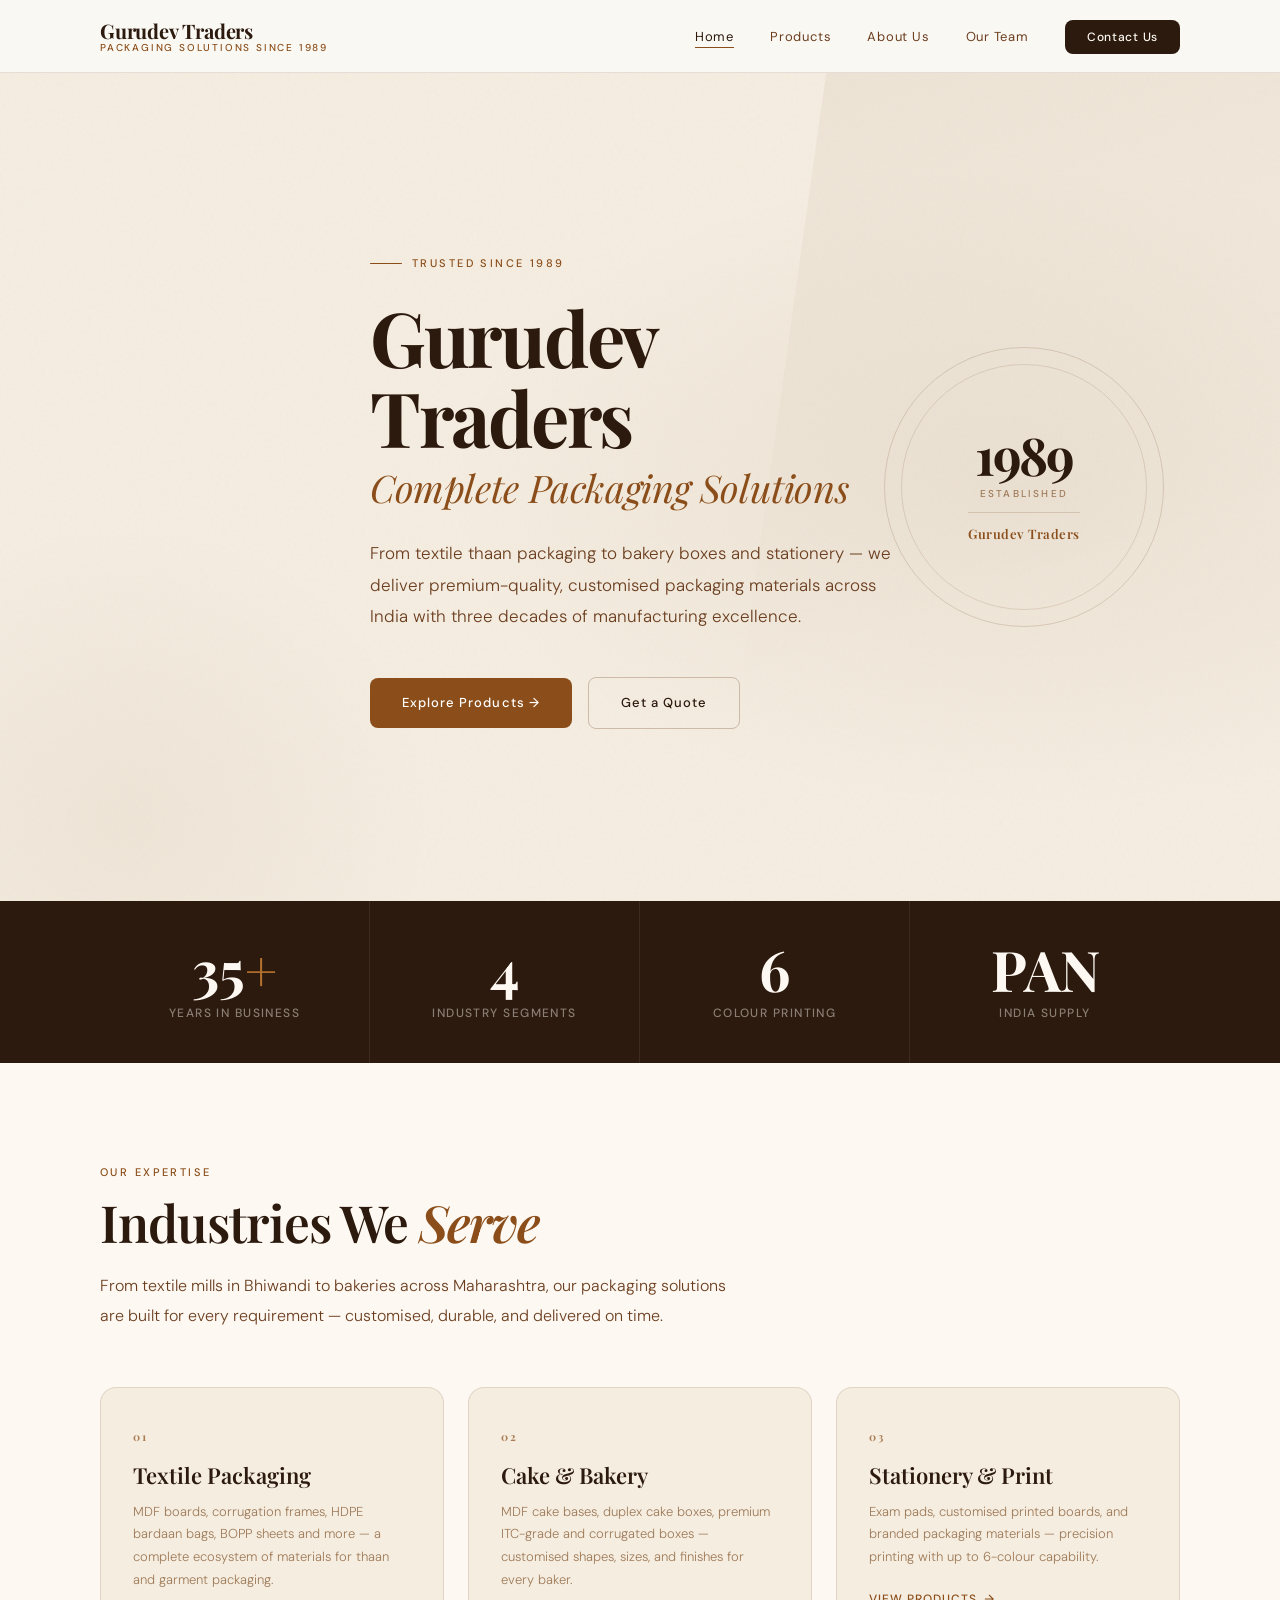
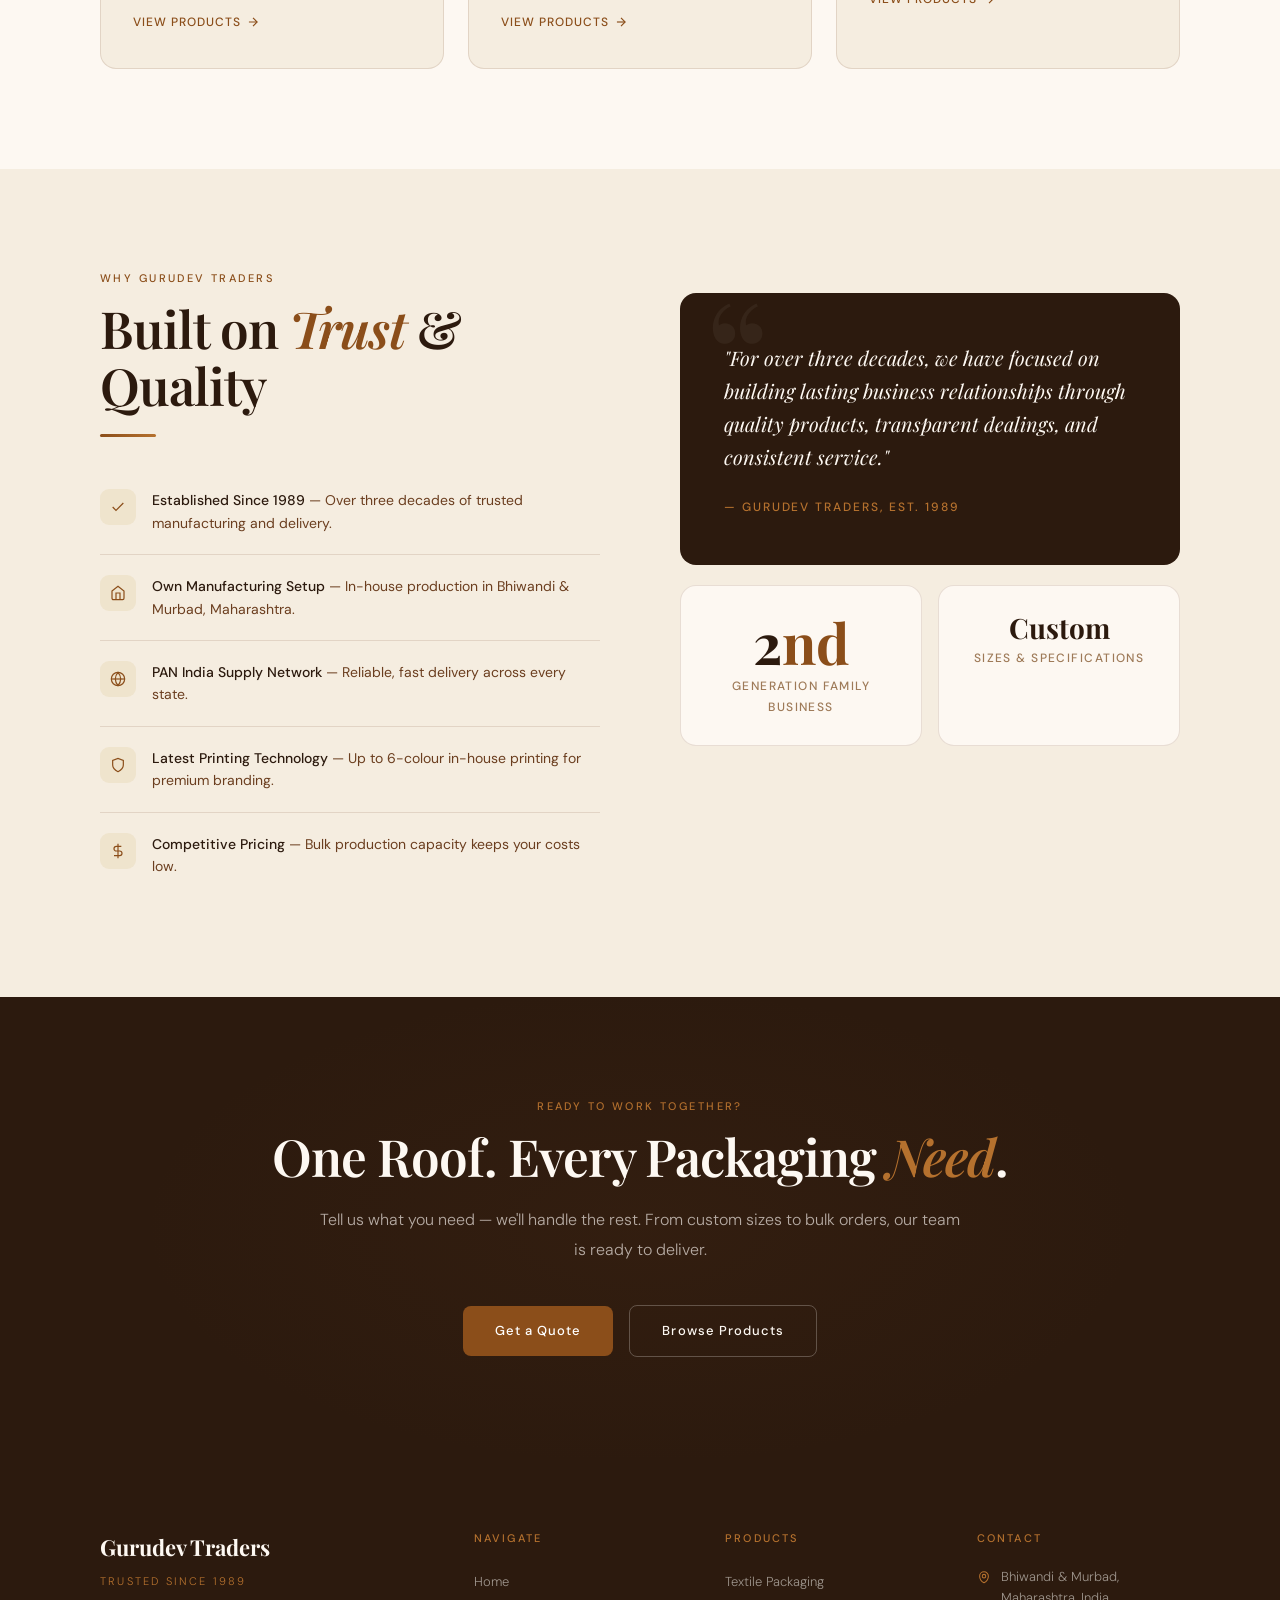
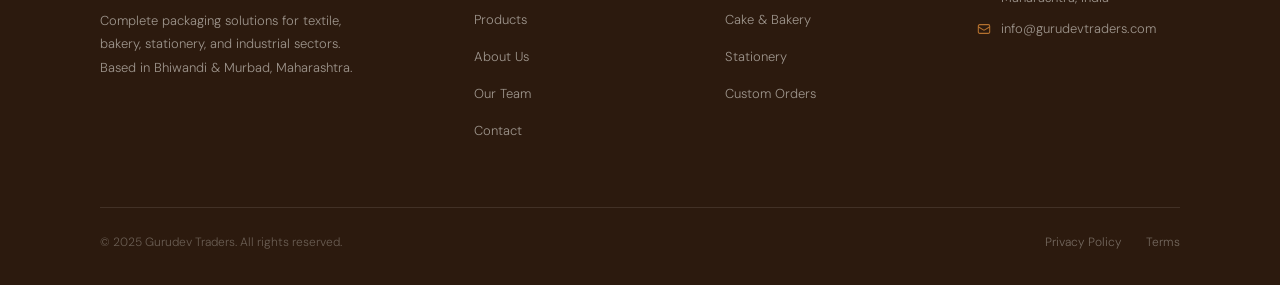
==== index.html @ 035e5dec "first commit" ====
<!DOCTYPE html>
<html lang="en">
<head>
  <meta charset="UTF-8" />
  <meta name="viewport" content="width=device-width, initial-scale=1.0" />
  <title>Gurudev Traders — Complete Packaging Solutions Since 1989</title>
  <link rel="stylesheet" href="css/style.css" />
  <link rel="stylesheet" href="css/home.css" />
</head>
<body>

<!-- ══════════════════════════════════════════════════════════
     NAVIGATION
══════════════════════════════════════════════════════════ -->
<nav class="site-nav">
  <div class="container">
    <div class="nav-inner">
      <a href="index.html" class="nav-logo">
        <span class="nav-logo-name">Gurudev Traders</span>
        <span class="nav-logo-tagline">Packaging Solutions Since 1989</span>
      </a>
      <ul class="nav-links" id="navLinks">
        <li><a href="index.html" class="active">Home</a></li>
        <li><a href="pages/products.html">Products</a></li>
        <li><a href="pages/about.html">About Us</a></li>
        <li><a href="pages/team.html">Our Team</a></li>
        <li><a href="pages/contact.html" class="nav-cta">Contact Us</a></li>
      </ul>
      <div class="nav-toggle" id="navToggle" onclick="toggleNav()">
        <span></span><span></span><span></span>
      </div>
    </div>
  </div>
</nav>


<!-- ══════════════════════════════════════════════════════════
     HERO
══════════════════════════════════════════════════════════ -->
<section class="hero grain">
  <div class="hero-stripe"></div>
  <div class="container">
    <div class="hero-content">
      <p class="hero-since animate-up">Trusted Since 1989</p>
      <h1 class="hero-title animate-up delay-1">Gurudev<br>Traders</h1>
      <p class="hero-title-sub animate-up delay-2">Complete Packaging Solutions</p>
      <p class="hero-desc animate-up delay-3">
        From textile thaan packaging to bakery boxes and stationery — we deliver
        premium-quality, customised packaging materials across India with three
        decades of manufacturing excellence.
      </p>
      <div class="hero-actions animate-up delay-4">
        <a href="pages/products.html" class="btn btn-primary">Explore Products &rarr;</a>
        <a href="pages/contact.html" class="btn btn-outline">Get a Quote</a>
      </div>
    </div>
  </div>
  <!-- Decorative badge -->
  <div class="hero-side">
    <div class="hero-badge">
      <div class="hero-badge-inner">
        <div class="hero-badge-year">1989</div>
        <div class="hero-badge-label">Established</div>
        <div class="hero-badge-name">Gurudev Traders</div>
      </div>
    </div>
  </div>
</section>


<!-- ══════════════════════════════════════════════════════════
     STATS BAR
══════════════════════════════════════════════════════════ -->
<div class="stats-bar">
  <div class="container">
    <div class="stats-inner">
      <div class="stat-cell">
        <div class="stat-num">35<em>+</em></div>
        <div class="stat-label">Years in Business</div>
      </div>
      <div class="stat-cell">
        <div class="stat-num">4</div>
        <div class="stat-label">Industry Segments</div>
      </div>
      <div class="stat-cell">
        <div class="stat-num">6</div>
        <div class="stat-label">Colour Printing</div>
      </div>
      <div class="stat-cell">
        <div class="stat-num">PAN</div>
        <div class="stat-label">India Supply</div>
      </div>
    </div>
  </div>
</div>


<!-- ══════════════════════════════════════════════════════════
     INDUSTRIES WE SERVE
══════════════════════════════════════════════════════════ -->
<section class="section industries-section">
  <div class="container">
    <p class="eyebrow">Our Expertise</p>
    <h2 class="section-title">Industries We <em>Serve</em></h2>
    <p class="section-body">
      From textile mills in Bhiwandi to bakeries across Maharashtra, our packaging
      solutions are built for every requirement — customised, durable, and delivered on time.
    </p>

    <div class="industries-grid">

      <!-- Textile -->
      <div class="industry-card">
        <div class="industry-num">01</div>
        <div class="industry-name">Textile Packaging</div>
        <div class="industry-desc">
          MDF boards, corrugation frames, HDPE bardaan bags, BOPP sheets and more —
          a complete ecosystem of materials for thaan and garment packaging.
        </div>
        <a href="pages/products.html" class="industry-link">
          View Products
          <svg width="14" height="14" fill="none" stroke="currentColor" stroke-width="2" viewBox="0 0 24 24"><line x1="5" y1="12" x2="19" y2="12"/><polyline points="12 5 19 12 12 19"/></svg>
        </a>
      </div>

      <!-- Bakery -->
      <div class="industry-card">
        <div class="industry-num">02</div>
        <div class="industry-name">Cake &amp; Bakery</div>
        <div class="industry-desc">
          MDF cake bases, duplex cake boxes, premium ITC-grade and corrugated boxes —
          customised shapes, sizes, and finishes for every baker.
        </div>
        <a href="pages/products.html" class="industry-link">
          View Products
          <svg width="14" height="14" fill="none" stroke="currentColor" stroke-width="2" viewBox="0 0 24 24"><line x1="5" y1="12" x2="19" y2="12"/><polyline points="12 5 19 12 12 19"/></svg>
        </a>
      </div>

      <!-- Stationery -->
      <div class="industry-card">
        <div class="industry-num">03</div>
        <div class="industry-name">Stationery &amp; Print</div>
        <div class="industry-desc">
          Exam pads, customised printed boards, and branded packaging materials —
          precision printing with up to 6-colour capability.
        </div>
        <a href="pages/products.html" class="industry-link">
          View Products
          <svg width="14" height="14" fill="none" stroke="currentColor" stroke-width="2" viewBox="0 0 24 24"><line x1="5" y1="12" x2="19" y2="12"/><polyline points="12 5 19 12 12 19"/></svg>
        </a>
      </div>

    </div>
  </div>
</section>


<!-- ══════════════════════════════════════════════════════════
     WHY CHOOSE US
══════════════════════════════════════════════════════════ -->
<section class="section why-section">
  <div class="container">
    <div class="why-layout">

      <div class="why-left">
        <p class="eyebrow">Why Gurudev Traders</p>
        <h2 class="section-title">Built on <em>Trust</em> &amp; Quality</h2>
        <hr class="gold-rule">
        <div class="why-list">
          <div class="why-item">
            <div class="why-icon">
              <svg fill="none" stroke="currentColor" stroke-width="1.8" viewBox="0 0 24 24"><polyline points="20 6 9 17 4 12"/></svg>
            </div>
            <div class="why-text"><strong>Established Since 1989</strong> — Over three decades of trusted manufacturing and delivery.</div>
          </div>
          <div class="why-item">
            <div class="why-icon">
              <svg fill="none" stroke="currentColor" stroke-width="1.8" viewBox="0 0 24 24"><path d="M3 9l9-7 9 7v11a2 2 0 0 1-2 2H5a2 2 0 0 1-2-2z"/><polyline points="9 22 9 12 15 12 15 22"/></svg>
            </div>
            <div class="why-text"><strong>Own Manufacturing Setup</strong> — In-house production in Bhiwandi &amp; Murbad, Maharashtra.</div>
          </div>
          <div class="why-item">
            <div class="why-icon">
              <svg fill="none" stroke="currentColor" stroke-width="1.8" viewBox="0 0 24 24"><circle cx="12" cy="12" r="10"/><line x1="2" y1="12" x2="22" y2="12"/><path d="M12 2a15.3 15.3 0 0 1 4 10 15.3 15.3 0 0 1-4 10 15.3 15.3 0 0 1-4-10 15.3 15.3 0 0 1 4-10z"/></svg>
            </div>
            <div class="why-text"><strong>PAN India Supply Network</strong> — Reliable, fast delivery across every state.</div>
          </div>
          <div class="why-item">
            <div class="why-icon">
              <svg fill="none" stroke="currentColor" stroke-width="1.8" viewBox="0 0 24 24"><path d="M12 22s8-4 8-10V5l-8-3-8 3v7c0 6 8 10 8 10z"/></svg>
            </div>
            <div class="why-text"><strong>Latest Printing Technology</strong> — Up to 6-colour in-house printing for premium branding.</div>
          </div>
          <div class="why-item">
            <div class="why-icon">
              <svg fill="none" stroke="currentColor" stroke-width="1.8" viewBox="0 0 24 24"><line x1="12" y1="1" x2="12" y2="23"/><path d="M17 5H9.5a3.5 3.5 0 0 0 0 7h5a3.5 3.5 0 0 1 0 7H6"/></svg>
            </div>
            <div class="why-text"><strong>Competitive Pricing</strong> — Bulk production capacity keeps your costs low.</div>
          </div>
        </div>
      </div>

      <div class="why-right">
        <div class="why-quote-block">
          <p class="why-quote-text">
            "For over three decades, we have focused on building lasting business relationships
            through quality products, transparent dealings, and consistent service."
          </p>
          <p class="why-quote-author">— Gurudev Traders, Est. 1989</p>
        </div>
        <div style="display:grid;grid-template-columns:1fr 1fr;gap:16px;margin-top:20px;">
          <div class="card" style="text-align:center;padding:28px 20px;">
            <div class="stat-num">2<em>nd</em></div>
            <div class="stat-label">Generation Family Business</div>
          </div>
          <div class="card" style="text-align:center;padding:28px 20px;">
            <div class="stat-num" style="font-size:28px;">Custom</div>
            <div class="stat-label">Sizes &amp; Specifications</div>
          </div>
        </div>
      </div>

    </div>
  </div>
</section>


<!-- ══════════════════════════════════════════════════════════
     CTA
══════════════════════════════════════════════════════════ -->
<section class="section cta-section">
  <div class="container">
    <p class="eyebrow" style="color:var(--gold-light);">Ready to Work Together?</p>
    <h2 class="section-title">One Roof. Every Packaging <em>Need</em>.</h2>
    <p class="section-body">
      Tell us what you need — we'll handle the rest. From custom sizes to bulk orders,
      our team is ready to deliver.
    </p>
    <div class="cta-buttons">
      <a href="pages/contact.html" class="btn btn-primary">Get a Quote</a>
      <a href="pages/products.html" class="btn btn-outline" style="border-color:rgba(250,248,243,0.25);color:var(--ivory);">Browse Products</a>
    </div>
  </div>
</section>


<!-- ══════════════════════════════════════════════════════════
     FOOTER
══════════════════════════════════════════════════════════ -->
<footer class="site-footer">
  <div class="container">
    <div class="footer-grid">

      <div>
        <div class="footer-brand-name">Gurudev Traders</div>
        <div class="footer-brand-tag">Trusted Since 1989</div>
        <p class="footer-brand-desc">
          Complete packaging solutions for textile, bakery, stationery, and industrial
          sectors. Based in Bhiwandi &amp; Murbad, Maharashtra.
        </p>
      </div>

      <div>
        <p class="footer-heading">Navigate</p>
        <ul class="footer-links">
          <li><a href="index.html">Home</a></li>
          <li><a href="pages/products.html">Products</a></li>
          <li><a href="pages/about.html">About Us</a></li>
        <li><a href="pages/team.html">Our Team</a></li>
          <li><a href="pages/contact.html">Contact</a></li>
        </ul>
      </div>

      <div>
        <p class="footer-heading">Products</p>
        <ul class="footer-links">
          <li><a href="pages/products.html">Textile Packaging</a></li>
          <li><a href="pages/products.html">Cake &amp; Bakery</a></li>
          <li><a href="pages/products.html">Stationery</a></li>
          <li><a href="pages/products.html">Custom Orders</a></li>
        </ul>
      </div>

      <div>
        <p class="footer-heading">Contact</p>
        <div class="footer-contact-item">
          <svg fill="none" stroke="currentColor" stroke-width="1.8" viewBox="0 0 24 24"><path stroke-linecap="round" stroke-linejoin="round" d="M15 10.5a3 3 0 1 1-6 0 3 3 0 0 1 6 0Z"/><path stroke-linecap="round" stroke-linejoin="round" d="M19.5 10.5c0 7.142-7.5 11.25-7.5 11.25S4.5 17.642 4.5 10.5a7.5 7.5 0 1 1 15 0Z"/></svg>
          Bhiwandi &amp; Murbad, Maharashtra, India
        </div>
        <div class="footer-contact-item">
          <svg fill="none" stroke="currentColor" stroke-width="1.8" viewBox="0 0 24 24"><path stroke-linecap="round" stroke-linejoin="round" d="M21.75 6.75v10.5a2.25 2.25 0 0 1-2.25 2.25h-15a2.25 2.25 0 0 1-2.25-2.25V6.75m19.5 0A2.25 2.25 0 0 0 19.5 4.5h-15a2.25 2.25 0 0 0-2.25 2.25m19.5 0v.243a2.25 2.25 0 0 1-1.07 1.916l-7.5 4.615a2.25 2.25 0 0 1-2.36 0L3.32 8.91a2.25 2.25 0 0 1-1.07-1.916V6.75"/></svg>
          info@gurudevtraders.com
        </div>
      </div>

    </div>

    <hr class="footer-divider" />

    <div class="footer-bottom">
      <span>&copy; 2025 Gurudev Traders. All rights reserved.</span>
      <div class="footer-bottom-links">
        <a href="#">Privacy Policy</a>
        <a href="#">Terms</a>
      </div>
    </div>
  </div>
</footer>


<script>
  function toggleNav() {
    document.getElementById('navLinks').classList.toggle('open');
  }
  // Animate on scroll
  const obs = new IntersectionObserver((entries) => {
    entries.forEach(e => {
      if (e.isIntersecting) {
        e.target.style.animationPlayState = 'running';
        obs.unobserve(e.target);
      }
    });
  }, { threshold: 0.12 });
  document.querySelectorAll('.animate-up').forEach(el => {
    el.style.animationPlayState = 'paused';
    obs.observe(el);
  });
</script>

</body>
</html>
---- css/style.css ----
/* ============================================================
   GURUDEV TRADERS — Main Stylesheet
   css/style.css
   ============================================================ */

@import url('https://fonts.googleapis.com/css2?family=Playfair+Display:ital,wght@0,400;0,600;0,700;1,400;1,600&family=DM+Sans:wght@300;400;500&family=Cormorant+Garamond:wght@300;400;600&display=swap');

/* ── Reset ───────────────────────────────────────────────────────── */
*, *::before, *::after { box-sizing: border-box; margin: 0; padding: 0; }
html { scroll-behavior: smooth; }
img  { display: block; max-width: 100%; }
a    { text-decoration: none; color: inherit; }

/* ── Design Tokens ───────────────────────────────────────────────── */
:root {
  /* Backgrounds — warm cream spectrum */
  --ivory:      #FDF8F2;
  --cream:      #F5EDE0;
  --tan:        #E8D9C4;

  /* Dark surfaces — rich espresso browns */
  --warm-dark:  #2C1A0E;
  --charcoal:   #3D2510;
  --brown:      #6B3E1F;

  /* Primary accent — warm amber-brown */
  --gold:       #8B4E1A;
  --gold-light: #B5712E;

  /* Supporting accents */
  --rust:       #C0440F;
  --sage:       #5A6E4A;

  /* Text */
  --text:       #2C1A0E;
  --text-mid:   #6B3E1F;
  --text-soft:  #9E7A58;

  /* Borders */
  --border:     rgba(107,62,31,0.14);
  --border-hi:  rgba(107,62,31,0.28);

  --font-display: 'Playfair Display', Georgia, serif;
  --font-body:    'DM Sans', sans-serif;
  --font-accent:  'Cormorant Garamond', Georgia, serif;

  --radius:    8px;
  --radius-lg: 16px;
  --shadow-sm: 0 2px 8px rgba(44,26,14,0.08);
  --shadow-md: 0 8px 32px rgba(44,26,14,0.13);
  --shadow-lg: 0 20px 60px rgba(44,26,14,0.18);
  --transition: 0.32s cubic-bezier(0.4, 0, 0.2, 1);
}

/* ── Base ────────────────────────────────────────────────────────── */
body {
  background: var(--ivory);
  color: var(--text);
  font-family: var(--font-body);
  font-weight: 300;
  font-size: 16px;
  line-height: 1.7;
  -webkit-font-smoothing: antialiased;
}

/* ── Shared Utilities ────────────────────────────────────────────── */
.container {
  max-width: 1160px;
  margin: 0 auto;
  padding: 0 40px;
}

.section { padding: 100px 0; }
.section-sm { padding: 64px 0; }

.eyebrow {
  font-family: var(--font-body);
  font-size: 11px;
  font-weight: 500;
  letter-spacing: 0.22em;
  text-transform: uppercase;
  color: var(--gold);
  margin-bottom: 12px;
}

.section-title {
  font-family: var(--font-display);
  font-size: clamp(32px, 4vw, 52px);
  font-weight: 600;
  line-height: 1.12;
  letter-spacing: -0.02em;
  color: var(--warm-dark);
  margin-bottom: 20px;
}

.section-title em {
  font-style: italic;
  color: var(--gold);
}

.section-body {
  font-size: 16px;
  color: var(--text-mid);
  line-height: 1.85;
  max-width: 640px;
}

.gold-rule {
  width: 56px;
  height: 3px;
  background: linear-gradient(90deg, var(--gold), var(--gold-light));
  border: none;
  margin: 0 0 32px;
  border-radius: 99px;
}

/* ── Buttons ─────────────────────────────────────────────────────── */
.btn {
  display: inline-flex;
  align-items: center;
  gap: 8px;
  font-family: var(--font-body);
  font-size: 13px;
  font-weight: 500;
  letter-spacing: 0.08em;
  padding: 14px 32px;
  border-radius: var(--radius);
  border: none;
  cursor: pointer;
  transition: var(--transition);
  white-space: nowrap;
}

.btn-primary {
  background: var(--gold);
  color: #fff;
}
.btn-primary:hover {
  background: var(--gold-light);
  box-shadow: 0 4px 20px rgba(184,145,42,0.35);
  transform: translateY(-1px);
}

.btn-outline {
  background: transparent;
  color: var(--warm-dark);
  border: 1.5px solid var(--border-hi);
}
.btn-outline:hover {
  border-color: var(--gold);
  color: var(--gold);
}

/* ── Decorative grain overlay ────────────────────────────────────── */
.grain {
  position: relative;
}
.grain::after {
  content: '';
  position: absolute;
  inset: 0;
  background-image: url("data:image/svg+xml,%3Csvg viewBox='0 0 256 256' xmlns='http://www.w3.org/2000/svg'%3E%3Cfilter id='noise'%3E%3CfeTurbulence type='fractalNoise' baseFrequency='0.9' numOctaves='4' stitchTiles='stitch'/%3E%3C/filter%3E%3Crect width='100%25' height='100%25' filter='url(%23noise)' opacity='0.04'/%3E%3C/svg%3E");
  pointer-events: none;
  z-index: 0;
  border-radius: inherit;
}

/* ============================================================
   NAVIGATION / HEADER
   ============================================================ */
.site-nav {
  position: sticky;
  top: 0;
  z-index: 100;
  background: rgba(250,248,243,0.92);
  backdrop-filter: blur(16px);
  -webkit-backdrop-filter: blur(16px);
  border-bottom: 1px solid var(--border);
}

.nav-inner {
  display: flex;
  align-items: center;
  justify-content: space-between;
  height: 72px;
}

/* Logo */
.nav-logo {
  display: flex;
  flex-direction: column;
  line-height: 1.1;
}

.nav-logo-name {
  font-family: var(--font-display);
  font-size: 20px;
  font-weight: 700;
  letter-spacing: -0.01em;
  color: var(--warm-dark);
}

.nav-logo-tagline {
  font-size: 10px;
  letter-spacing: 0.18em;
  text-transform: uppercase;
  color: var(--gold);
  font-weight: 500;
}

/* Nav links */
.nav-links {
  display: flex;
  align-items: center;
  gap: 36px;
  list-style: none;
}

.nav-links a {
  font-size: 13px;
  font-weight: 400;
  letter-spacing: 0.06em;
  color: var(--text-mid);
  position: relative;
  transition: color var(--transition);
}

.nav-links a::after {
  content: '';
  position: absolute;
  bottom: -3px;
  left: 0;
  width: 0;
  height: 1.5px;
  background: var(--gold);
  transition: width var(--transition);
}

.nav-links a:hover,
.nav-links a.active {
  color: var(--warm-dark);
}

.nav-links a:hover::after,
.nav-links a.active::after {
  width: 100%;
}

.nav-cta {
  background: var(--warm-dark);
  color: var(--ivory) !important;
  padding: 9px 22px;
  border-radius: var(--radius);
  font-size: 12px !important;
  font-weight: 500 !important;
  letter-spacing: 0.08em;
  transition: background var(--transition), transform var(--transition) !important;
}

.nav-cta:hover {
  background: var(--gold) !important;
}

.nav-cta::after { display: none !important; }

/* Hamburger (mobile) */
.nav-toggle {
  display: none;
  flex-direction: column;
  gap: 5px;
  cursor: pointer;
  padding: 4px;
}

.nav-toggle span {
  display: block;
  width: 24px;
  height: 2px;
  background: var(--warm-dark);
  border-radius: 2px;
  transition: var(--transition);
}

/* ============================================================
   FOOTER
   ============================================================ */
.site-footer {
  background: var(--warm-dark);
  color: rgba(250,248,243,0.7);
  padding: 72px 0 32px;
}

.footer-grid {
  display: grid;
  grid-template-columns: 1.6fr 1fr 1fr 1fr;
  gap: 48px;
  margin-bottom: 64px;
}

.footer-brand-name {
  font-family: var(--font-display);
  font-size: 22px;
  font-weight: 700;
  color: var(--ivory);
  margin-bottom: 6px;
}

.footer-brand-tag {
  font-size: 11px;
  letter-spacing: 0.2em;
  text-transform: uppercase;
  color: var(--gold-light);
  margin-bottom: 18px;
}

.footer-brand-desc {
  font-size: 13px;
  line-height: 1.8;
  color: rgba(250,248,243,0.55);
  max-width: 280px;
}

.footer-heading {
  font-size: 11px;
  font-weight: 500;
  letter-spacing: 0.2em;
  text-transform: uppercase;
  color: var(--gold-light);
  margin-bottom: 20px;
}

.footer-links {
  list-style: none;
  display: flex;
  flex-direction: column;
  gap: 10px;
}

.footer-links a {
  font-size: 13px;
  color: rgba(250,248,243,0.55);
  transition: color var(--transition);
}

.footer-links a:hover { color: var(--gold-light); }

.footer-contact-item {
  display: flex;
  align-items: flex-start;
  gap: 10px;
  font-size: 13px;
  color: rgba(250,248,243,0.55);
  margin-bottom: 10px;
  line-height: 1.6;
}

.footer-contact-item svg {
  flex-shrink: 0;
  width: 14px;
  height: 14px;
  margin-top: 3px;
  color: var(--gold-light);
}

.footer-divider {
  border: none;
  border-top: 1px solid rgba(250,248,243,0.1);
  margin-bottom: 24px;
}

.footer-bottom {
  display: flex;
  align-items: center;
  justify-content: space-between;
  font-size: 12px;
  color: rgba(250,248,243,0.3);
}

.footer-bottom-links {
  display: flex;
  gap: 24px;
}

.footer-bottom-links a {
  color: rgba(250,248,243,0.35);
  font-size: 12px;
  transition: color var(--transition);
}

.footer-bottom-links a:hover { color: var(--gold-light); }

/* ============================================================
   CARDS
   ============================================================ */
.card {
  background: var(--ivory);
  border: 1px solid var(--border);
  border-radius: var(--radius-lg);
  padding: 36px 32px;
  transition: box-shadow var(--transition), transform var(--transition), border-color var(--transition);
}

.card:hover {
  box-shadow: var(--shadow-md);
  transform: translateY(-4px);
  border-color: rgba(184,145,42,0.3);
}

.card-icon {
  width: 52px;
  height: 52px;
  border-radius: 12px;
  background: linear-gradient(135deg, rgba(184,145,42,0.12), rgba(184,145,42,0.06));
  display: flex;
  align-items: center;
  justify-content: center;
  margin-bottom: 20px;
  color: var(--gold);
}

.card-icon svg { width: 24px; height: 24px; }

.card-title {
  font-family: var(--font-display);
  font-size: 18px;
  font-weight: 600;
  color: var(--warm-dark);
  margin-bottom: 10px;
  line-height: 1.3;
}

.card-body {
  font-size: 14px;
  color: var(--text-soft);
  line-height: 1.75;
}

/* ── Tag / Badge ─────────────────────────────────────────────────── */
.tag {
  display: inline-block;
  font-size: 10px;
  font-weight: 500;
  letter-spacing: 0.14em;
  text-transform: uppercase;
  padding: 4px 12px;
  border-radius: 99px;
  background: rgba(184,145,42,0.1);
  color: var(--gold);
  border: 1px solid rgba(184,145,42,0.25);
}

/* ── Product list item ───────────────────────────────────────────── */
.product-item {
  display: flex;
  align-items: flex-start;
  gap: 14px;
  padding: 14px 0;
  border-bottom: 1px solid var(--border);
}

.product-item:last-child { border-bottom: none; }

.product-bullet {
  width: 6px;
  height: 6px;
  border-radius: 50%;
  background: var(--gold);
  flex-shrink: 0;
  margin-top: 8px;
}

.product-item-text {
  font-size: 14px;
  color: var(--text-mid);
  line-height: 1.6;
}

/* ── Stat block ──────────────────────────────────────────────────── */
.stat-num {
  font-family: var(--font-display);
  font-size: clamp(38px, 5vw, 56px);
  font-weight: 700;
  color: var(--warm-dark);
  line-height: 1;
  margin-bottom: 6px;
}

.stat-num em {
  font-style: normal;
  color: var(--gold);
}

.stat-label {
  font-size: 12px;
  font-weight: 500;
  letter-spacing: 0.12em;
  text-transform: uppercase;
  color: var(--text-soft);
}

/* ── Why-choose row ──────────────────────────────────────────────── */
.why-item {
  display: flex;
  align-items: flex-start;
  gap: 16px;
  padding: 20px 0;
  border-bottom: 1px solid var(--border);
}

.why-item:last-child { border-bottom: none; }

.why-icon {
  width: 36px;
  height: 36px;
  border-radius: 9px;
  background: rgba(184,145,42,0.1);
  display: flex;
  align-items: center;
  justify-content: center;
  flex-shrink: 0;
  color: var(--gold);
}

.why-icon svg { width: 16px; height: 16px; }

.why-text {
  font-size: 14px;
  color: var(--text-mid);
  line-height: 1.6;
  font-weight: 400;
}

.why-text strong {
  font-weight: 500;
  color: var(--warm-dark);
}

/* ============================================================
   RESPONSIVE
   ============================================================ */
@media (max-width: 1024px) {
  .container { padding: 0 28px; }
  .footer-grid { grid-template-columns: 1fr 1fr; gap: 40px; }
}

@media (max-width: 768px) {
  .container { padding: 0 20px; }
  .section { padding: 72px 0; }

  .nav-links {
    display: none;
    position: absolute;
    top: 72px;
    left: 0;
    right: 0;
    background: var(--ivory);
    border-top: 1px solid var(--border);
    border-bottom: 1px solid var(--border);
    padding: 20px 24px;
    flex-direction: column;
    align-items: flex-start;
    gap: 18px;
    box-shadow: var(--shadow-md);
  }

  .nav-links.open { display: flex; }
  .nav-toggle { display: flex; }
  .footer-grid { grid-template-columns: 1fr; gap: 32px; }
  .footer-bottom { flex-direction: column; gap: 12px; text-align: center; }
}

@media (max-width: 480px) {
  .section { padding: 56px 0; }
  .section-title { font-size: 28px; }
}

/* ── Animations ──────────────────────────────────────────────────── */
@keyframes fadeUp {
  from { opacity: 0; transform: translateY(28px); }
  to   { opacity: 1; transform: translateY(0); }
}

@keyframes fadeIn {
  from { opacity: 0; }
  to   { opacity: 1; }
}

.animate-up {
  opacity: 0;
  animation: fadeUp 0.7s cubic-bezier(0.22,1,0.36,1) forwards;
}

.delay-1 { animation-delay: 0.1s; }
.delay-2 { animation-delay: 0.22s; }
.delay-3 { animation-delay: 0.34s; }
.delay-4 { animation-delay: 0.46s; }
.delay-5 { animation-delay: 0.58s; }
---- css/home.css ----
/* ============================================================
   GURUDEV TRADERS — Home Page Styles
   css/home.css
   ============================================================ */

/* ── Hero ────────────────────────────────────────────────────────── */
.hero {
  min-height: 92vh;
  display: flex;
  align-items: center;
  position: relative;
  overflow: hidden;
  background: var(--cream);
}

/* Textured background pattern */
.hero::before {
  content: '';
  position: absolute;
  inset: 0;
  background-image:
    radial-gradient(ellipse 70% 60% at 80% 50%, rgba(107,62,31,0.07) 0%, transparent 65%),
    radial-gradient(ellipse 40% 60% at 10% 90%, rgba(107,62,31,0.05) 0%, transparent 60%);
}

/* Decorative diagonal stripe */
.hero-stripe {
  position: absolute;
  top: 0;
  right: -5%;
  width: 45%;
  height: 100%;
  background: linear-gradient(160deg, rgba(107,62,31,0.06) 0%, transparent 60%);
  transform: skewX(-8deg);
}

.hero-content {
  position: relative;
  z-index: 2;
  max-width: 680px;
}

.hero-since {
  display: inline-flex;
  align-items: center;
  gap: 10px;
  font-size: 11px;
  font-weight: 500;
  letter-spacing: 0.22em;
  text-transform: uppercase;
  color: var(--gold);
  margin-bottom: 24px;
}

.hero-since::before {
  content: '';
  width: 32px;
  height: 1.5px;
  background: var(--gold);
  border-radius: 2px;
}

.hero-title {
  font-family: var(--font-display);
  font-size: clamp(40px, 6vw, 76px);
  font-weight: 700;
  line-height: 1.05;
  letter-spacing: -0.03em;
  color: var(--warm-dark);
  margin-bottom: 8px;
}

.hero-title-sub {
  font-family: var(--font-display);
  font-size: clamp(22px, 3vw, 38px);
  font-weight: 400;
  font-style: italic;
  color: var(--gold);
  letter-spacing: -0.01em;
  margin-bottom: 28px;
  line-height: 1.2;
}

.hero-desc {
  font-size: 17px;
  color: var(--text-mid);
  line-height: 1.85;
  margin-bottom: 44px;
  max-width: 540px;
}

.hero-actions {
  display: flex;
  align-items: center;
  gap: 16px;
  flex-wrap: wrap;
}

/* Decorative side element */
.hero-side {
  position: absolute;
  right: 0;
  top: 0;
  bottom: 0;
  width: 40%;
  display: flex;
  align-items: center;
  justify-content: center;
  z-index: 1;
}

.hero-badge {
  width: 280px;
  height: 280px;
  border-radius: 50%;
  border: 1px solid rgba(107,62,31,0.18);
  display: flex;
  align-items: center;
  justify-content: center;
  position: relative;
}

.hero-badge::before {
  content: '';
  position: absolute;
  inset: 16px;
  border-radius: 50%;
  border: 1px solid rgba(107,62,31,0.14);
}

.hero-badge-inner {
  text-align: center;
  padding: 24px;
}

.hero-badge-year {
  font-family: var(--font-display);
  font-size: 52px;
  font-weight: 700;
  color: var(--warm-dark);
  line-height: 1;
  letter-spacing: -0.04em;
}

.hero-badge-label {
  font-size: 10px;
  font-weight: 500;
  letter-spacing: 0.22em;
  text-transform: uppercase;
  color: var(--text-soft);
  margin-top: 4px;
}

.hero-badge-name {
  font-family: var(--font-display);
  font-size: 13px;
  font-weight: 600;
  color: var(--gold);
  letter-spacing: 0.04em;
  margin-top: 10px;
  border-top: 1px solid rgba(107,62,31,0.18);
  padding-top: 10px;
}

/* ── Stats bar ───────────────────────────────────────────────────── */
.stats-bar {
  background: var(--warm-dark);
  padding: 0;
}

.stats-inner {
  display: grid;
  grid-template-columns: repeat(4, 1fr);
  divide-x: 1px solid rgba(255,255,255,0.08);
}

.stat-cell {
  padding: 40px 36px;
  border-right: 1px solid rgba(253,248,242,0.08);
  text-align: center;
}

.stat-cell:last-child { border-right: none; }

.stat-cell .stat-num { color: var(--ivory); }
.stat-cell .stat-num em { color: var(--gold-light); }
.stat-cell .stat-label { color: rgba(253,248,242,0.45); }

/* ── Industries section ──────────────────────────────────────────── */
.industries-section {
  background: var(--ivory);
}

.industries-grid {
  display: grid;
  grid-template-columns: repeat(3, 1fr);
  gap: 24px;
  margin-top: 56px;
}

.industry-card {
  background: var(--cream);
  border: 1px solid var(--border);
  border-radius: var(--radius-lg);
  padding: 40px 32px 36px;
  transition: box-shadow var(--transition), transform var(--transition), border-color var(--transition);
  position: relative;
  overflow: hidden;
}

.industry-card::before {
  content: '';
  position: absolute;
  top: 0;
  left: 0;
  right: 0;
  height: 3px;
  background: linear-gradient(90deg, var(--gold), var(--gold-light));
  transform: scaleX(0);
  transform-origin: left;
  transition: transform var(--transition);
}

.industry-card:hover { box-shadow: var(--shadow-md); transform: translateY(-4px); border-color: rgba(107,62,31,0.25); }
.industry-card:hover::before { transform: scaleX(1); }

.industry-num {
  font-family: var(--font-display);
  font-size: 11px;
  font-weight: 700;
  letter-spacing: 0.18em;
  text-transform: uppercase;
  color: var(--gold);
  margin-bottom: 16px;
  opacity: 0.7;
}

.industry-name {
  font-family: var(--font-display);
  font-size: 22px;
  font-weight: 600;
  color: var(--warm-dark);
  margin-bottom: 12px;
  line-height: 1.2;
}

.industry-desc {
  font-size: 13px;
  color: var(--text-soft);
  line-height: 1.75;
  margin-bottom: 20px;
}

.industry-link {
  font-size: 12px;
  font-weight: 500;
  letter-spacing: 0.08em;
  text-transform: uppercase;
  color: var(--gold);
  display: flex;
  align-items: center;
  gap: 6px;
  transition: gap var(--transition);
}

.industry-link:hover { gap: 10px; }

/* ── Why-us section ──────────────────────────────────────────────── */
.why-section {
  background: var(--cream);
}

.why-layout {
  display: grid;
  grid-template-columns: 1fr 1fr;
  gap: 80px;
  align-items: start;
}

.why-list { margin-top: 8px; }

.why-right {
  padding-top: 24px;
}

.why-quote-block {
  background: var(--warm-dark);
  border-radius: var(--radius-lg);
  padding: 48px 44px;
  position: relative;
  overflow: hidden;
}

.why-quote-block::before {
  content: '\201C';
  position: absolute;
  top: -20px;
  left: 24px;
  font-family: var(--font-display);
  font-size: 160px;
  color: rgba(253,248,242,0.05);
  line-height: 1;
  pointer-events: none;
}

.why-quote-text {
  font-family: var(--font-display);
  font-size: 20px;
  font-style: italic;
  font-weight: 400;
  color: var(--ivory);
  line-height: 1.65;
  margin-bottom: 24px;
  position: relative;
  z-index: 1;
}

.why-quote-author {
  font-size: 12px;
  font-weight: 500;
  letter-spacing: 0.16em;
  text-transform: uppercase;
  color: var(--gold-light);
}

/* ── CTA section ─────────────────────────────────────────────────── */
.cta-section {
  background: var(--warm-dark);
  text-align: center;
  position: relative;
  overflow: hidden;
}

.cta-section::before {
  content: '';
  position: absolute;
  inset: 0;
  background: radial-gradient(ellipse 60% 80% at 50% 50%, rgba(107,62,31,0.1) 0%, transparent 65%);
  pointer-events: none;
}

.cta-section .section-title { color: var(--ivory); position: relative; }
.cta-section .section-title em { color: var(--gold-light); }
.cta-section .section-body { color: rgba(253,248,242,0.65); margin: 0 auto 40px; position: relative; }

.cta-buttons {
  display: flex;
  align-items: center;
  justify-content: center;
  gap: 16px;
  flex-wrap: wrap;
  position: relative;
}

/* Responsive home */
@media (max-width: 1024px) {
  .hero-side { display: none; }
  .industries-grid { grid-template-columns: repeat(2, 1fr); }
  .why-layout { grid-template-columns: 1fr; gap: 48px; }
  .stats-inner { grid-template-columns: repeat(2, 1fr); }
  .stat-cell:nth-child(2) { border-right: none; }
}

@media (max-width: 640px) {
  .hero { min-height: 80vh; }
  .industries-grid { grid-template-columns: 1fr; }
  .stats-inner { grid-template-columns: repeat(2, 1fr); }
}
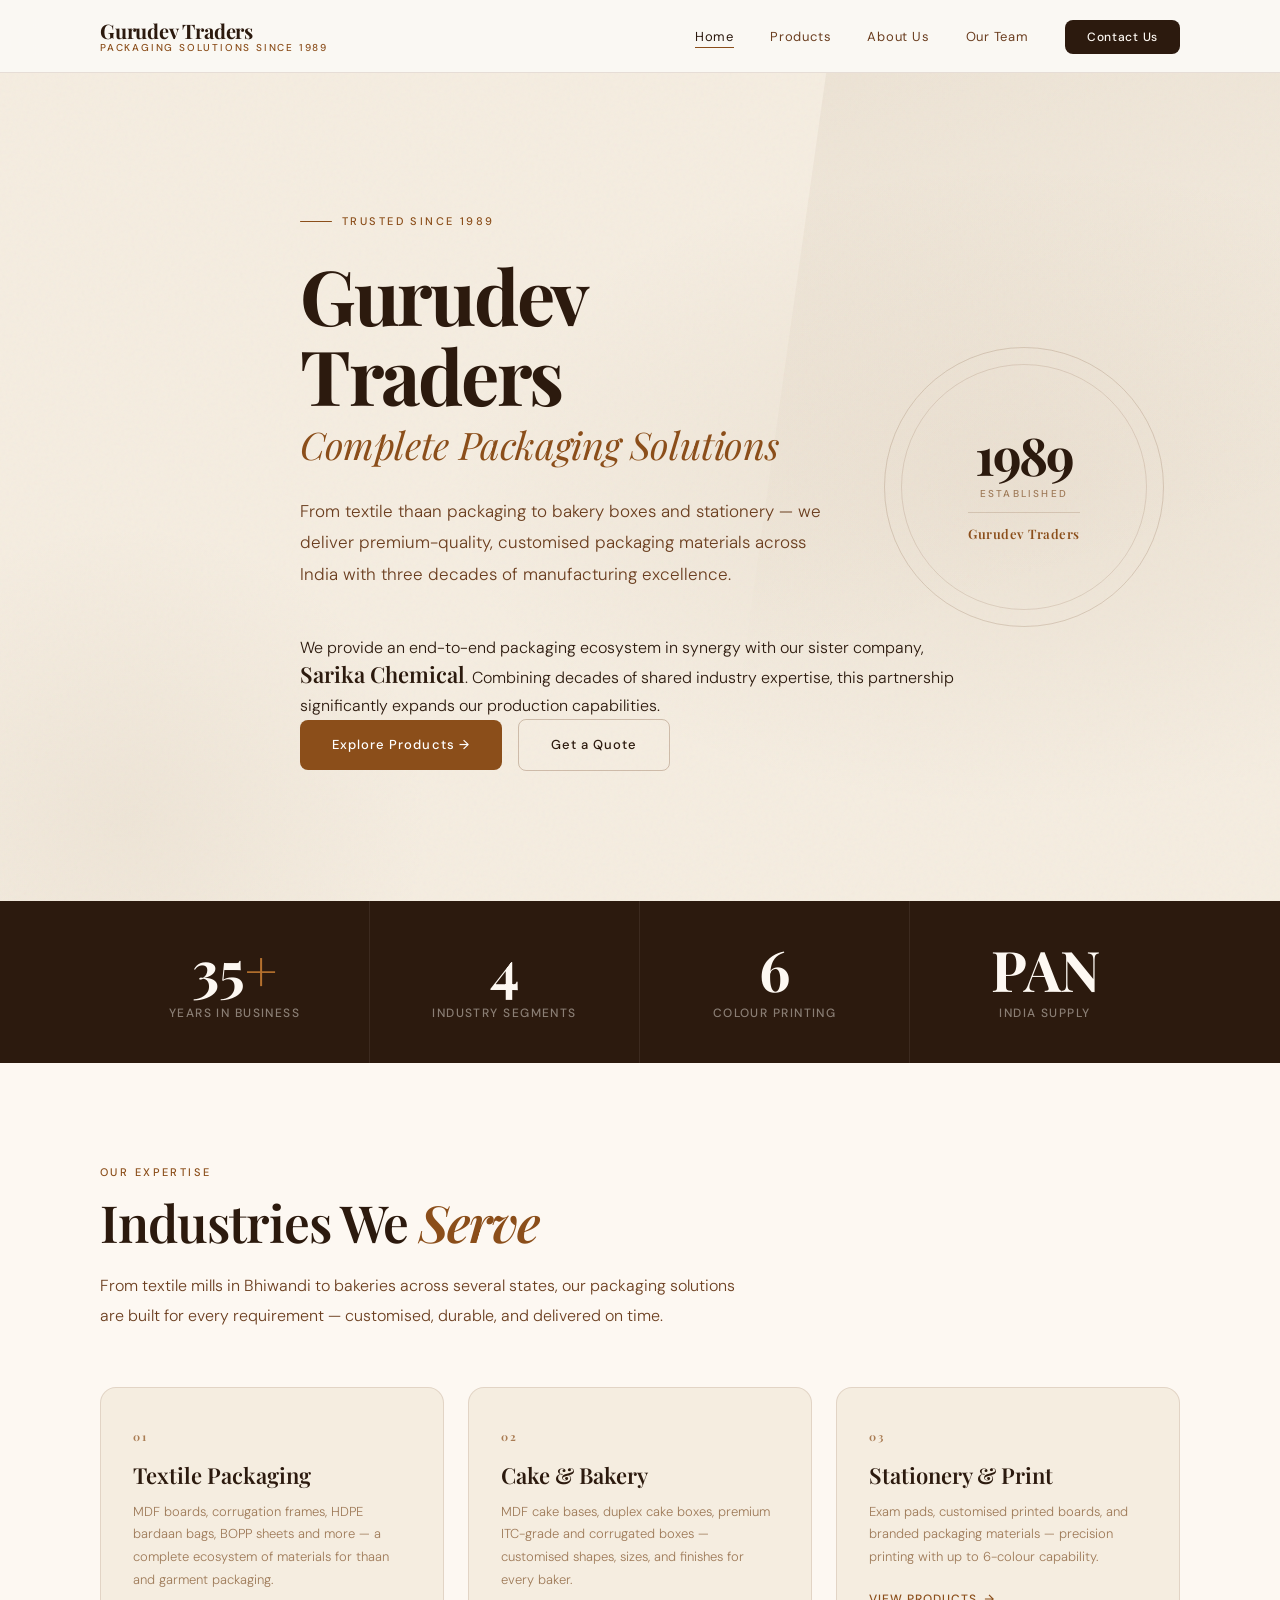
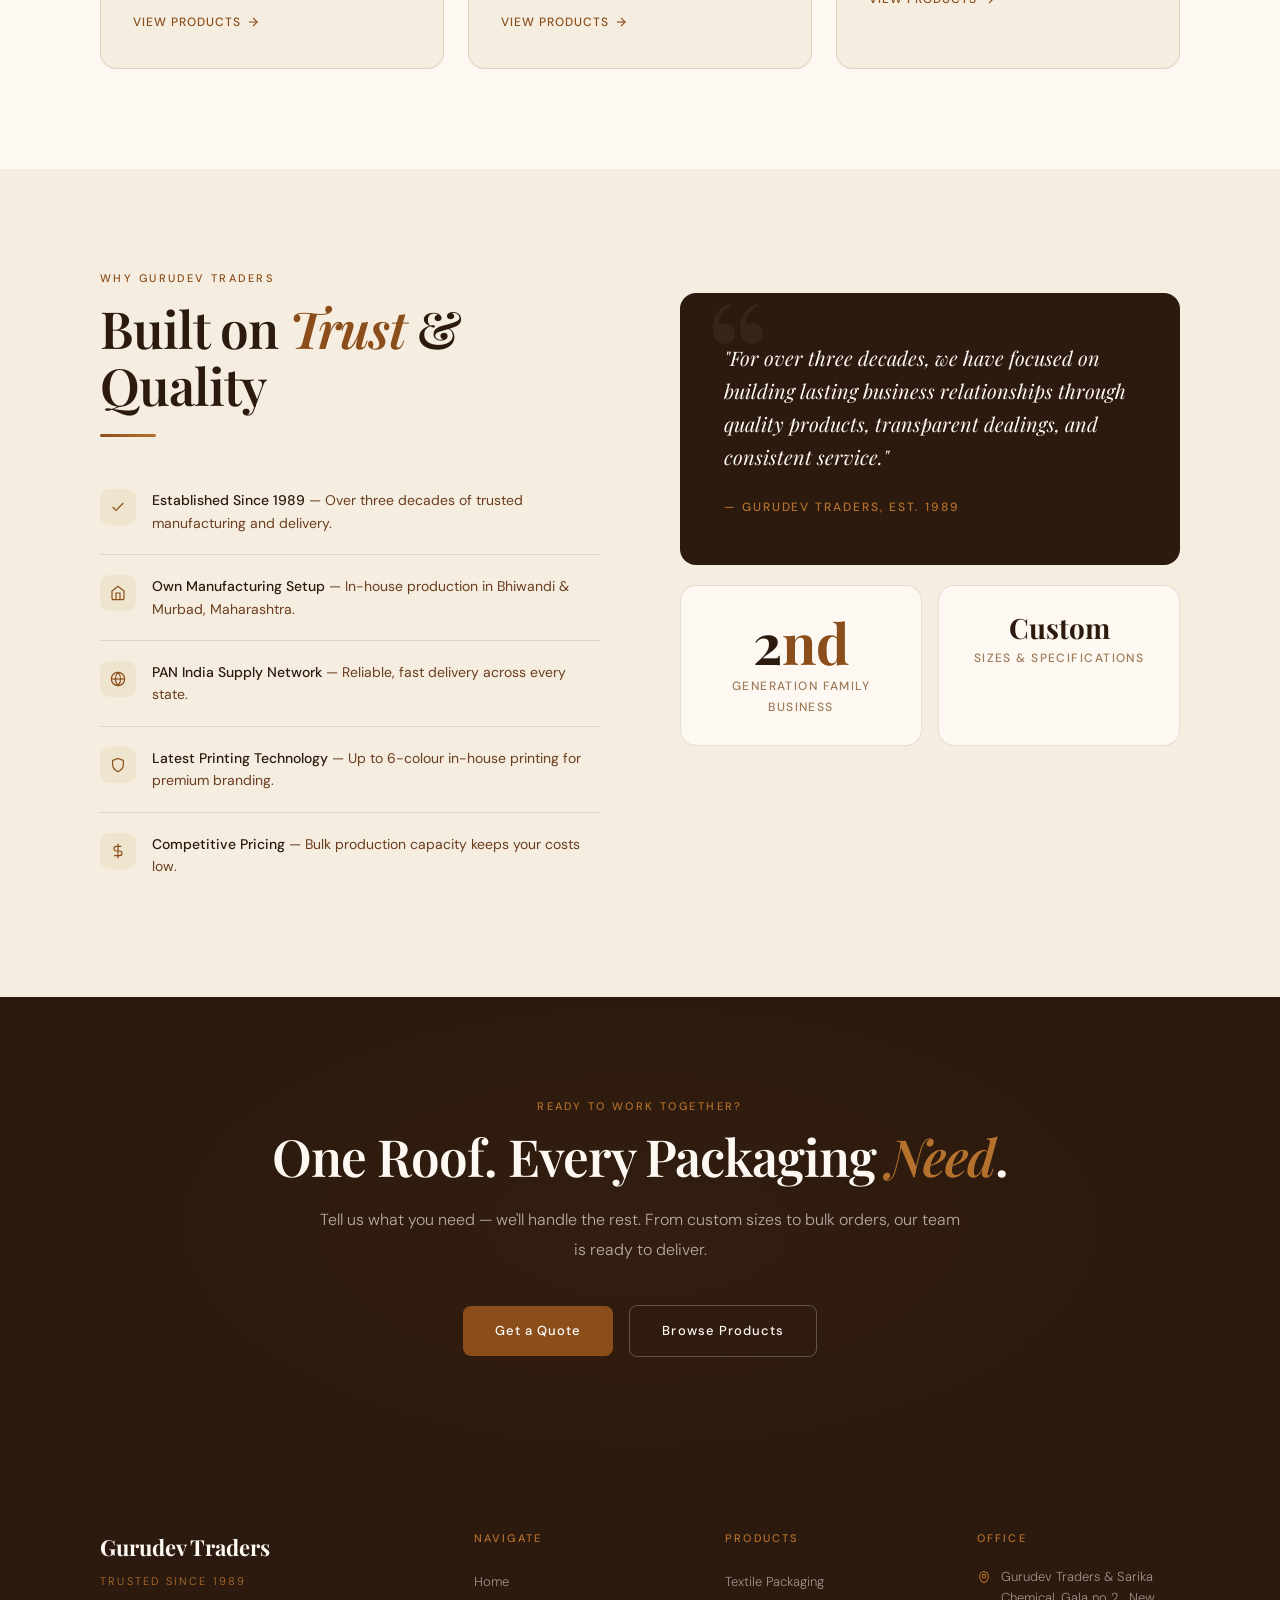
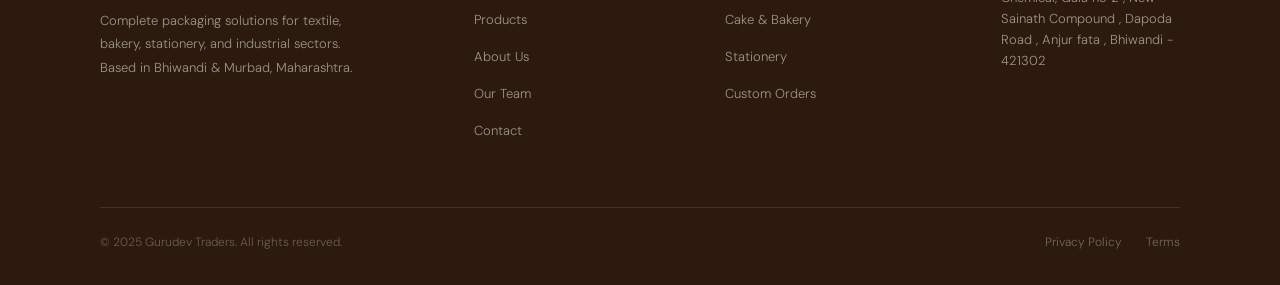
==== commit 0c35950d: "Added updates" ====
--- a/index.html
+++ b/index.html
@@ -49,6 +49,7 @@
         premium-quality, customised packaging materials across India with three
         decades of manufacturing excellence.
       </p>
+      <p>We provide an end-to-end packaging ecosystem in synergy with our sister company, <span class="industry-name">Sarika Chemical</span>. Combining decades of shared industry expertise, this partnership significantly expands our production capabilities.</p>
       <div class="hero-actions animate-up delay-4">
         <a href="pages/products.html" class="btn btn-primary">Explore Products &rarr;</a>
         <a href="pages/contact.html" class="btn btn-outline">Get a Quote</a>
@@ -103,7 +104,7 @@
     <p class="eyebrow">Our Expertise</p>
     <h2 class="section-title">Industries We <em>Serve</em></h2>
     <p class="section-body">
-      From textile mills in Bhiwandi to bakeries across Maharashtra, our packaging
+      From textile mills in Bhiwandi to bakeries across several states, our packaging
       solutions are built for every requirement — customised, durable, and delivered on time.
     </p>
 
@@ -283,16 +284,37 @@
       </div>
 
       <div>
-        <p class="footer-heading">Contact</p>
+        <p class="footer-heading">Office</p>
         <div class="footer-contact-item">
           <svg fill="none" stroke="currentColor" stroke-width="1.8" viewBox="0 0 24 24"><path stroke-linecap="round" stroke-linejoin="round" d="M15 10.5a3 3 0 1 1-6 0 3 3 0 0 1 6 0Z"/><path stroke-linecap="round" stroke-linejoin="round" d="M19.5 10.5c0 7.142-7.5 11.25-7.5 11.25S4.5 17.642 4.5 10.5a7.5 7.5 0 1 1 15 0Z"/></svg>
-          Bhiwandi &amp; Murbad, Maharashtra, India
+          Gurudev Traders & Sarika Chemical,
+          Gala no 2 , New Sainath Compound , Dapoda Road , Anjur fata , Bhiwandi - 421302 
+          <!-- <br> SARIKA CHEMICAL, Plot no M52, Near Tiger Steel, ADDITIONAL MIDC Murbad, murbad : 421401
+          <br> GURUDEV TRADERS, Plot no J16,Near Optech engineering,Additional MIDC Murbad, Murbad : 421401. -->
+        </div>
+      </div>
+      <!-- <div>
+        <p class="footer-heading">SARIKA CHEMICAL</p>
+        <div class="footer-contact-item">
+          <svg fill="none" stroke="currentColor" stroke-width="1.8" viewBox="0 0 24 24"><path stroke-linecap="round" stroke-linejoin="round" d="M15 10.5a3 3 0 1 1-6 0 3 3 0 0 1 6 0Z"/><path stroke-linecap="round" stroke-linejoin="round" d="M19.5 10.5c0 7.142-7.5 11.25-7.5 11.25S4.5 17.642 4.5 10.5a7.5 7.5 0 1 1 15 0Z"/></svg>
+           Plot no M52, Near Tiger Steel, ADDITIONAL MIDC Murbad, murbad : 421401.
         </div>
         <div class="footer-contact-item">
           <svg fill="none" stroke="currentColor" stroke-width="1.8" viewBox="0 0 24 24"><path stroke-linecap="round" stroke-linejoin="round" d="M21.75 6.75v10.5a2.25 2.25 0 0 1-2.25 2.25h-15a2.25 2.25 0 0 1-2.25-2.25V6.75m19.5 0A2.25 2.25 0 0 0 19.5 4.5h-15a2.25 2.25 0 0 0-2.25 2.25m19.5 0v.243a2.25 2.25 0 0 1-1.07 1.916l-7.5 4.615a2.25 2.25 0 0 1-2.36 0L3.32 8.91a2.25 2.25 0 0 1-1.07-1.916V6.75"/></svg>
           info@gurudevtraders.com
         </div>
       </div>
+      <div>
+        <p class="footer-heading">GURUDEV TRADERS</p>
+        <div class="footer-contact-item">
+          <svg fill="none" stroke="currentColor" stroke-width="1.8" viewBox="0 0 24 24"><path stroke-linecap="round" stroke-linejoin="round" d="M15 10.5a3 3 0 1 1-6 0 3 3 0 0 1 6 0Z"/><path stroke-linecap="round" stroke-linejoin="round" d="M19.5 10.5c0 7.142-7.5 11.25-7.5 11.25S4.5 17.642 4.5 10.5a7.5 7.5 0 1 1 15 0Z"/></svg>
+           Plot no M52, Near Tiger Steel, ADDITIONAL MIDC Murbad, murbad : 421401<br> Plot no J16,Near Optech engineering,Additional MIDC Murbad, Murbad : 421401.
+        </div>
+        <div class="footer-contact-item">
+          <svg fill="none" stroke="currentColor" stroke-width="1.8" viewBox="0 0 24 24"><path stroke-linecap="round" stroke-linejoin="round" d="M21.75 6.75v10.5a2.25 2.25 0 0 1-2.25 2.25h-15a2.25 2.25 0 0 1-2.25-2.25V6.75m19.5 0A2.25 2.25 0 0 0 19.5 4.5h-15a2.25 2.25 0 0 0-2.25 2.25m19.5 0v.243a2.25 2.25 0 0 1-1.07 1.916l-7.5 4.615a2.25 2.25 0 0 1-2.36 0L3.32 8.91a2.25 2.25 0 0 1-1.07-1.916V6.75"/></svg>
+          info@gurudevtraders.com
+        </div>
+      </div> -->
 
     </div>
 
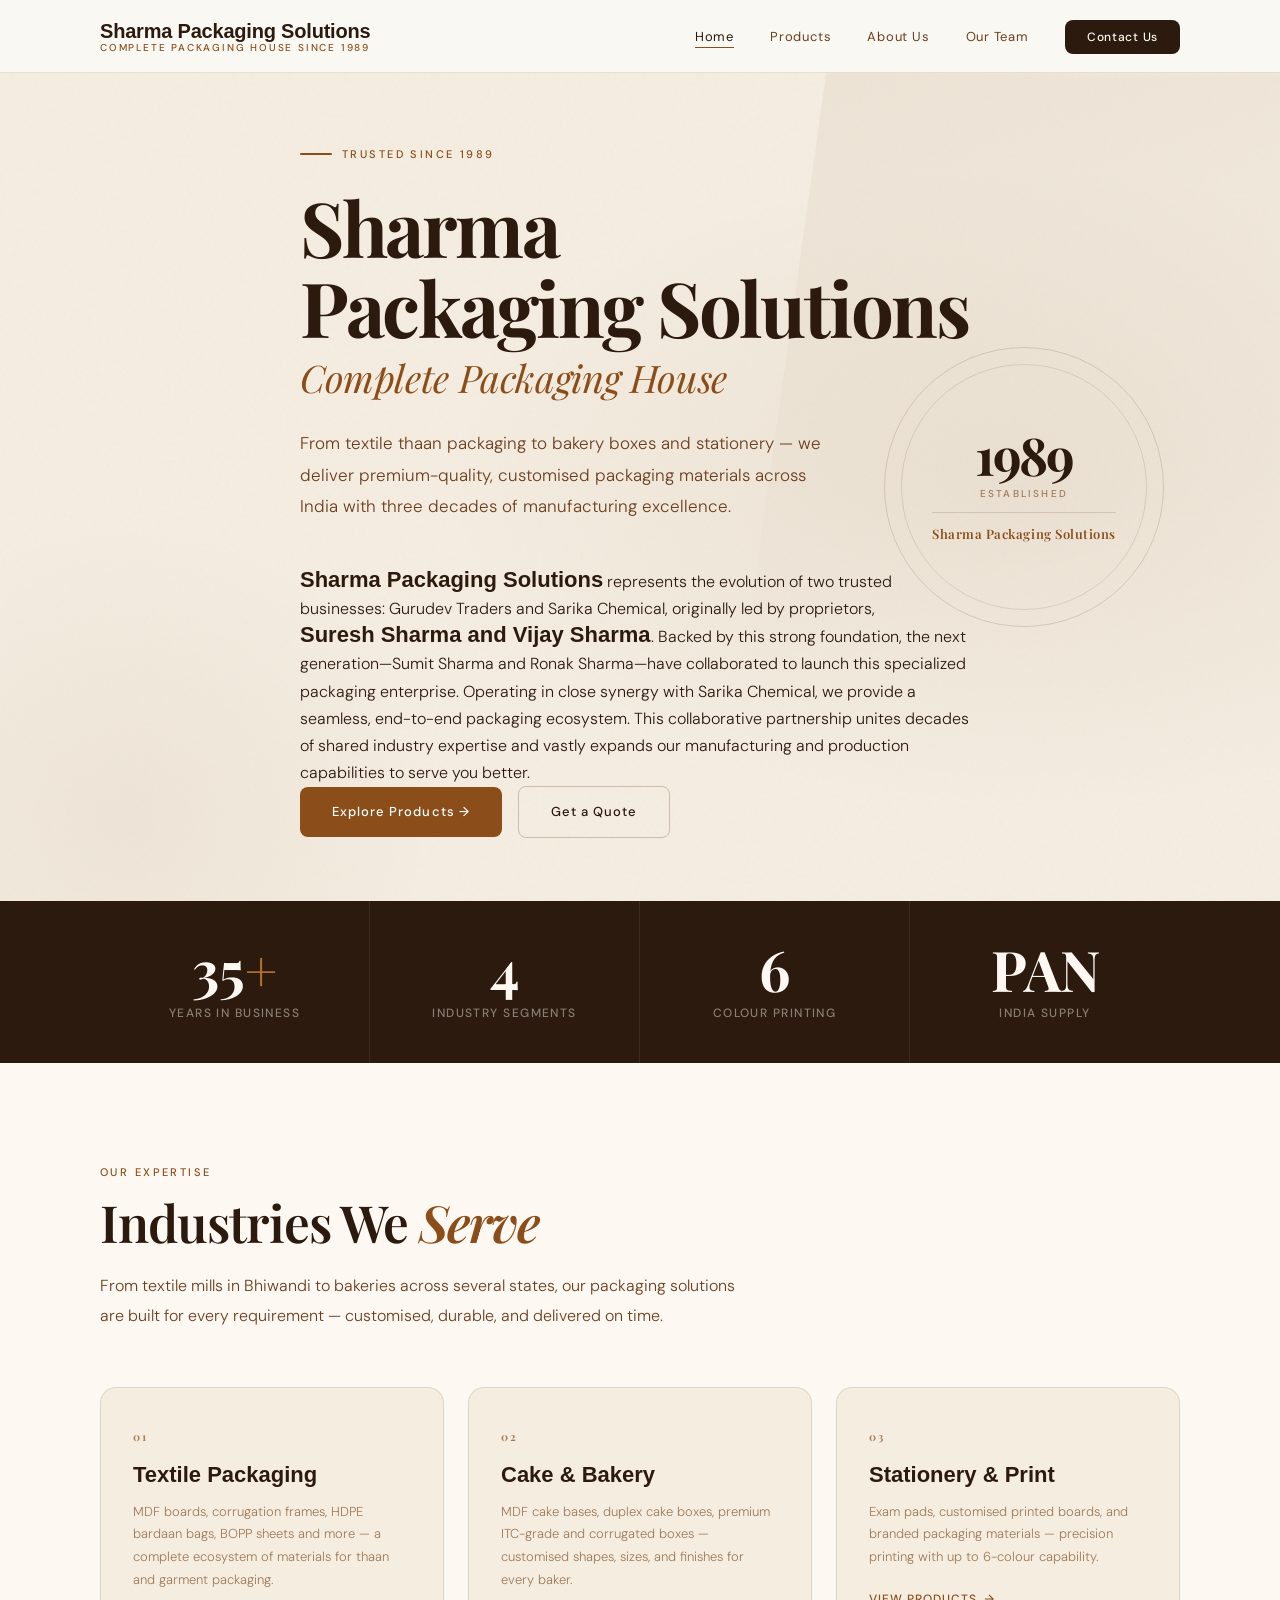
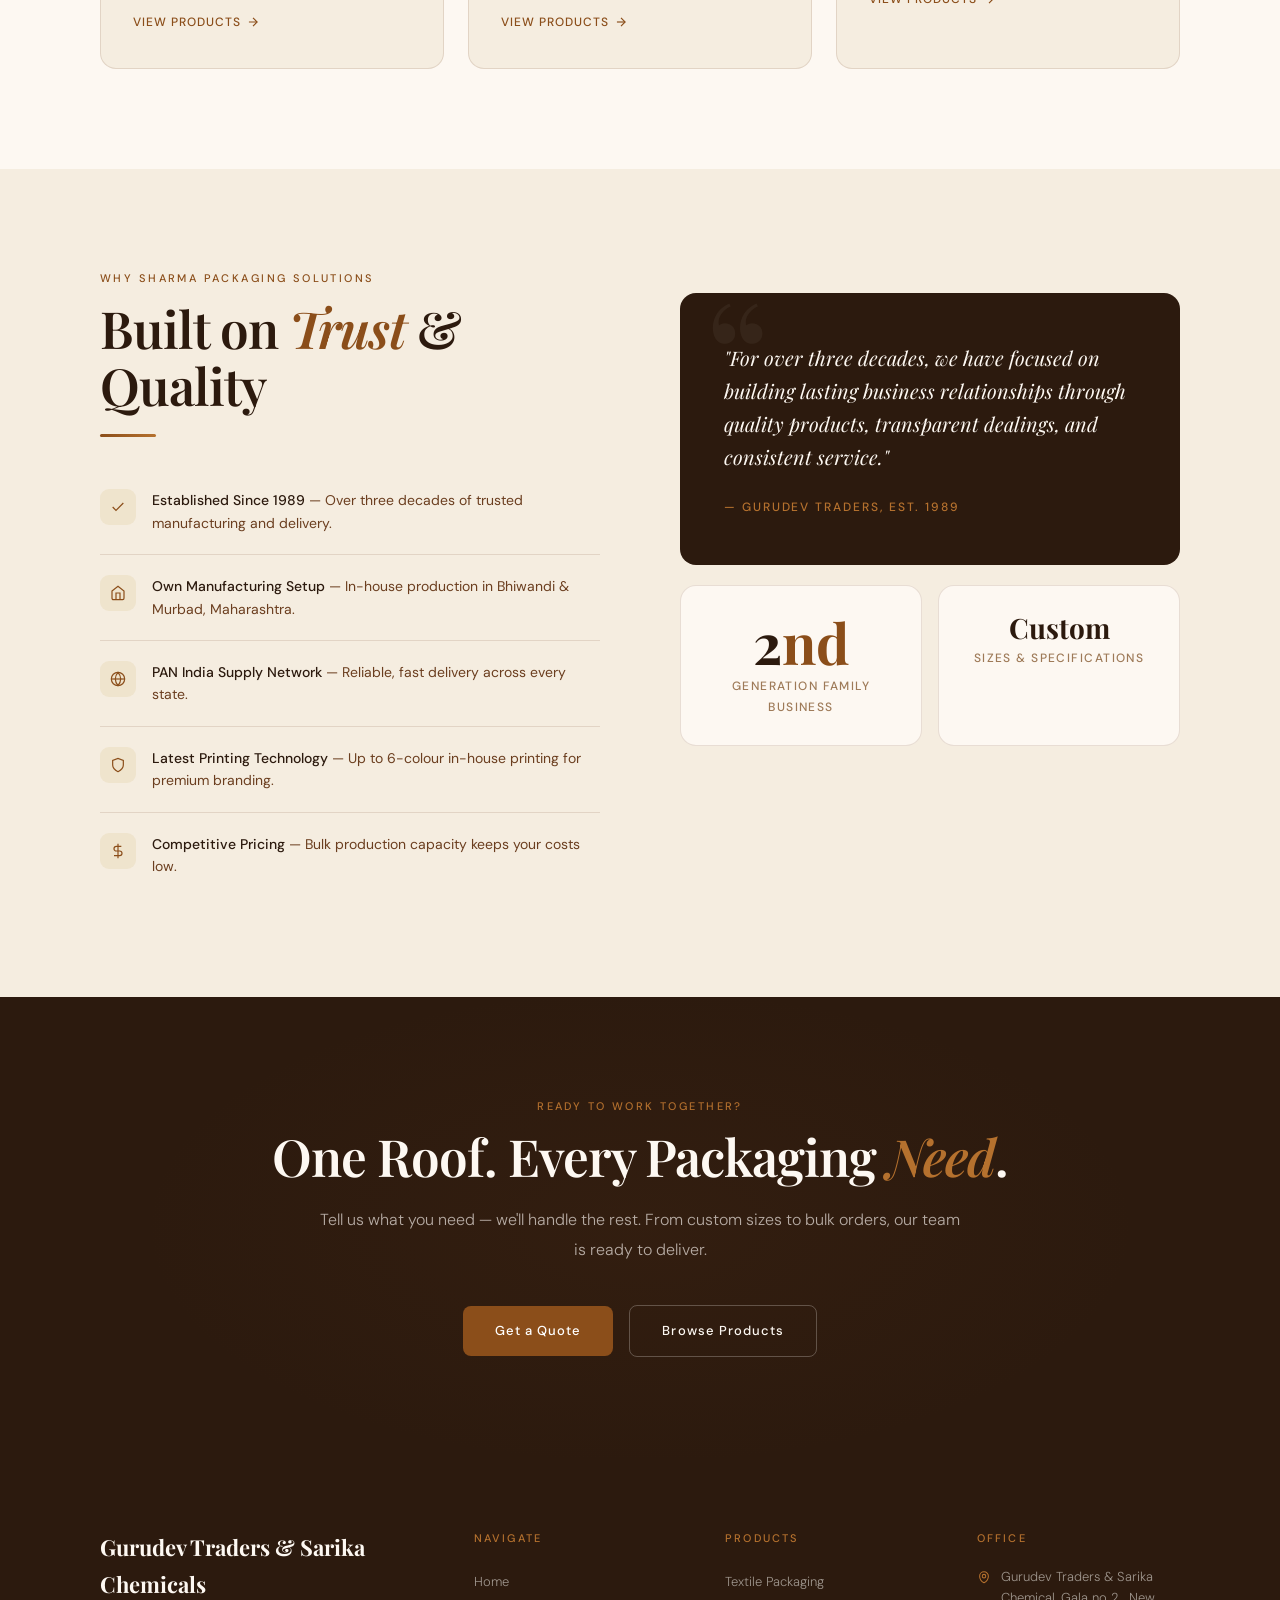
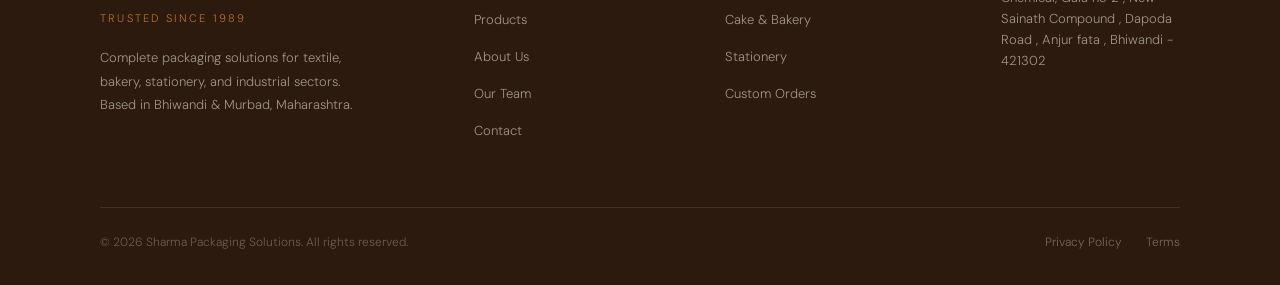
==== commit 79b275bd: "fix" ====
--- a/index.html
+++ b/index.html
@@ -3,7 +3,7 @@
 <head>
   <meta charset="UTF-8" />
   <meta name="viewport" content="width=device-width, initial-scale=1.0" />
-  <title>Gurudev Traders — Complete Packaging Solutions Since 1989</title>
+  <title>Sharma Packaging Solutions — Complete Packaging House Since 1989</title>
   <link rel="stylesheet" href="css/style.css" />
   <link rel="stylesheet" href="css/home.css" />
 </head>
@@ -16,8 +16,9 @@
   <div class="container">
     <div class="nav-inner">
       <a href="index.html" class="nav-logo">
-        <span class="nav-logo-name">Gurudev Traders</span>
-        <span class="nav-logo-tagline">Packaging Solutions Since 1989</span>
+        <span class="nav-logo-name">Sharma Packaging Solutions</span>
+        <span class="nav-logo-tagline">Complete Packaging House Since 1989</span>
+        <!-- <img src="images/sps_logo.png" alt="Sharma Packaging Solutions Logo" class="nav-logo-name" /> -->
       </a>
       <ul class="nav-links" id="navLinks">
         <li><a href="index.html" class="active">Home</a></li>
@@ -42,14 +43,16 @@
   <div class="container">
     <div class="hero-content">
       <p class="hero-since animate-up">Trusted Since 1989</p>
-      <h1 class="hero-title animate-up delay-1">Gurudev<br>Traders</h1>
-      <p class="hero-title-sub animate-up delay-2">Complete Packaging Solutions</p>
+      <h1 class="hero-title animate-up delay-1">Sharma<br>Packaging Solutions</h1>
+      <p class="hero-title-sub animate-up delay-2">Complete Packaging House</p>
       <p class="hero-desc animate-up delay-3">
         From textile thaan packaging to bakery boxes and stationery — we deliver
         premium-quality, customised packaging materials across India with three
         decades of manufacturing excellence.
       </p>
-      <p>We provide an end-to-end packaging ecosystem in synergy with our sister company, <span class="industry-name">Sarika Chemical</span>. Combining decades of shared industry expertise, this partnership significantly expands our production capabilities.</p>
+      <p><span class="industry-name">Sharma Packaging Solutions</span> represents the evolution of two trusted businesses: Gurudev Traders and Sarika Chemical, originally led by proprietors,<br> <span class="industry-name">Suresh Sharma and Vijay Sharma</span>. Backed by this strong foundation, the next generation—Sumit Sharma and Ronak Sharma—have collaborated to launch this specialized packaging enterprise.
+        Operating in close synergy with Sarika Chemical, we provide a seamless, end-to-end packaging ecosystem. This collaborative partnership unites decades of shared industry expertise and vastly expands our manufacturing and production capabilities to serve you better.</p>
+      <!-- <p>We provide an end-to-end packaging ecosystem in synergy with our sister company, <span class="industry-name">Sarika Chemical</span>. Combining decades of shared industry expertise, this partnership significantly expands our production capabilities.</p> -->
       <div class="hero-actions animate-up delay-4">
         <a href="pages/products.html" class="btn btn-primary">Explore Products &rarr;</a>
         <a href="pages/contact.html" class="btn btn-outline">Get a Quote</a>
@@ -62,7 +65,7 @@
       <div class="hero-badge-inner">
         <div class="hero-badge-year">1989</div>
         <div class="hero-badge-label">Established</div>
-        <div class="hero-badge-name">Gurudev Traders</div>
+        <div class="hero-badge-name">Sharma Packaging Solutions</div>
       </div>
     </div>
   </div>
@@ -165,7 +168,7 @@
     <div class="why-layout">
 
       <div class="why-left">
-        <p class="eyebrow">Why Gurudev Traders</p>
+        <p class="eyebrow">Why Sharma Packaging Solutions</p>
         <h2 class="section-title">Built on <em>Trust</em> &amp; Quality</h2>
         <hr class="gold-rule">
         <div class="why-list">
@@ -254,7 +257,7 @@
     <div class="footer-grid">
 
       <div>
-        <div class="footer-brand-name">Gurudev Traders</div>
+        <div class="footer-brand-name">Gurudev Traders & Sarika Chemicals</div>
         <div class="footer-brand-tag">Trusted Since 1989</div>
         <p class="footer-brand-desc">
           Complete packaging solutions for textile, bakery, stationery, and industrial
@@ -321,7 +324,7 @@
     <hr class="footer-divider" />
 
     <div class="footer-bottom">
-      <span>&copy; 2025 Gurudev Traders. All rights reserved.</span>
+      <span>&copy; 2026 Sharma Packaging Solutions. All rights reserved.</span>
       <div class="footer-bottom-links">
         <a href="#">Privacy Policy</a>
         <a href="#">Terms</a>
--- a/css/style.css
+++ b/css/style.css
@@ -193,7 +193,7 @@
 }
 
 .nav-logo-name {
-  font-family: var(--font-display);
+  font-family: Arial, Helvetica, sans-serif;
   font-size: 20px;
   font-weight: 700;
   letter-spacing: -0.01em;
--- a/css/home.css
+++ b/css/home.css
@@ -236,7 +236,7 @@
 }
 
 .industry-name {
-  font-family: var(--font-display);
+  font-family: Arial, Helvetica, sans-serif;
   font-size: 22px;
   font-weight: 600;
   color: var(--warm-dark);
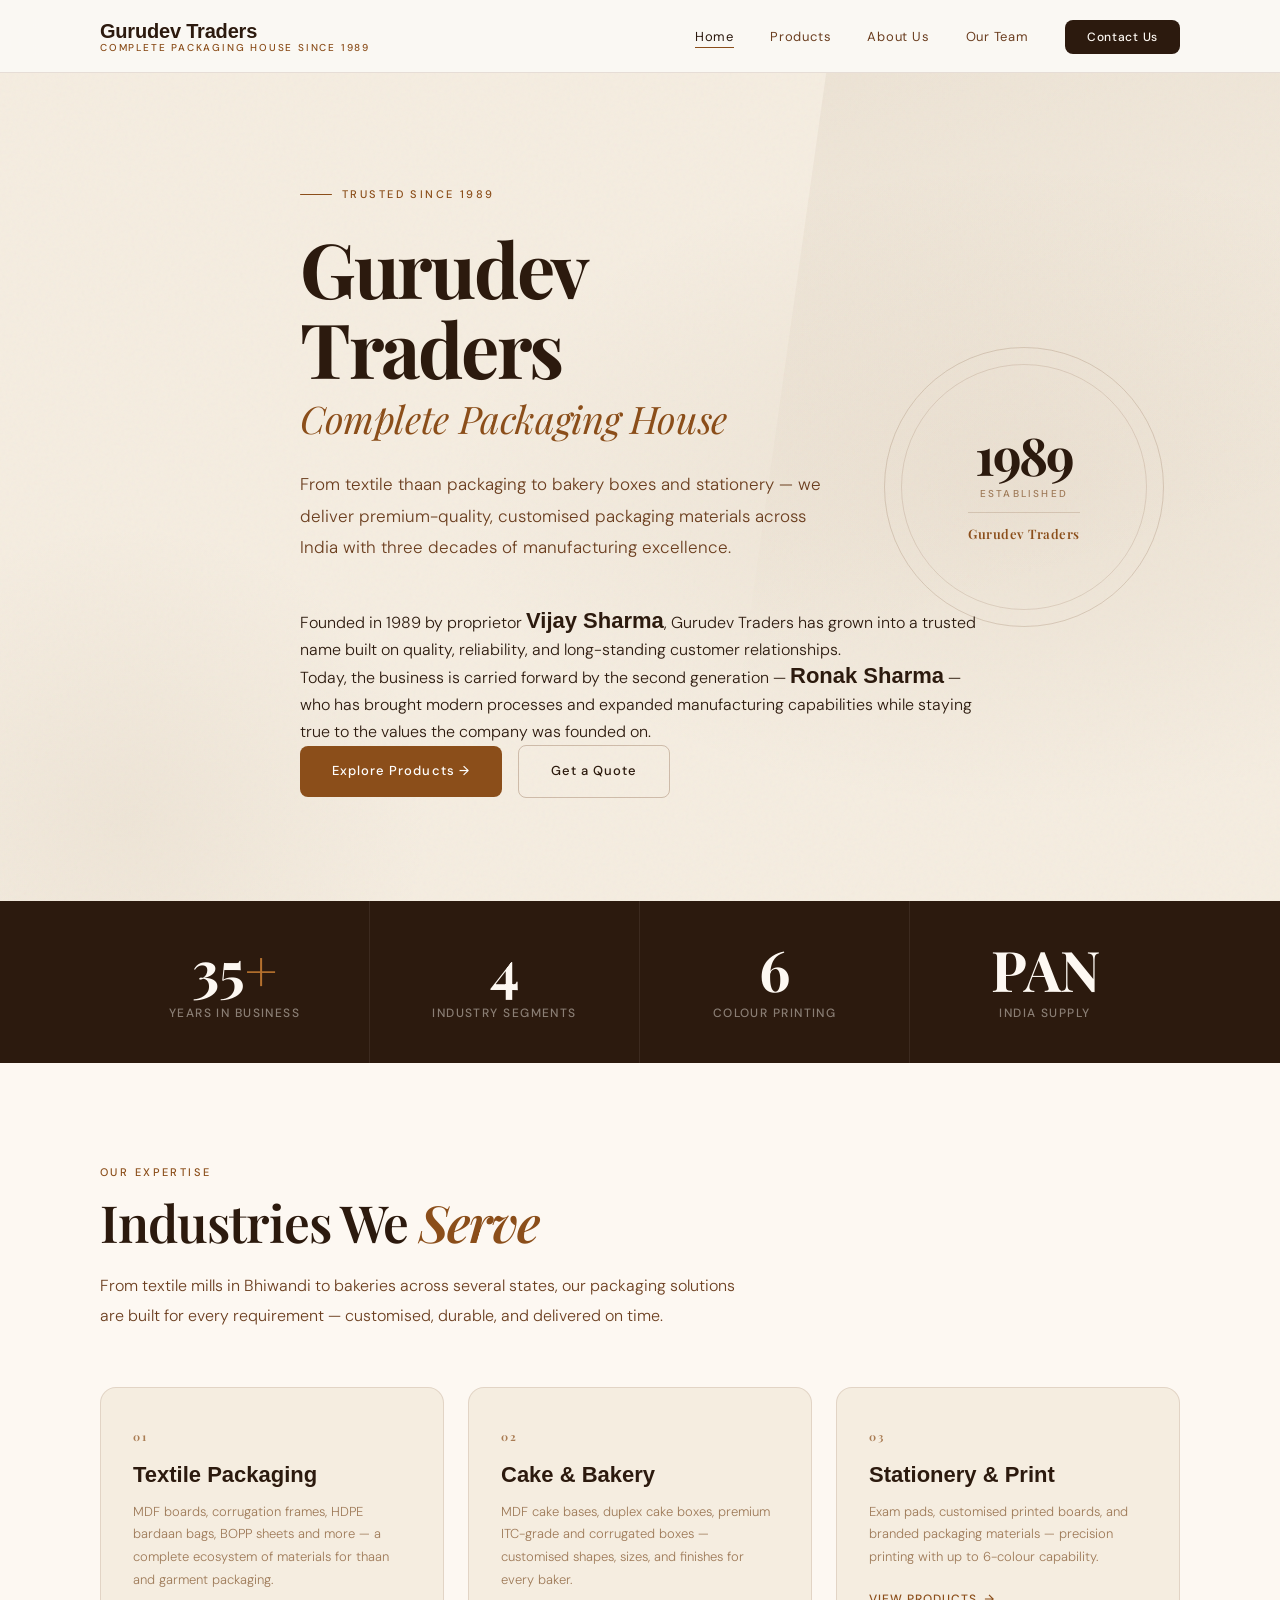
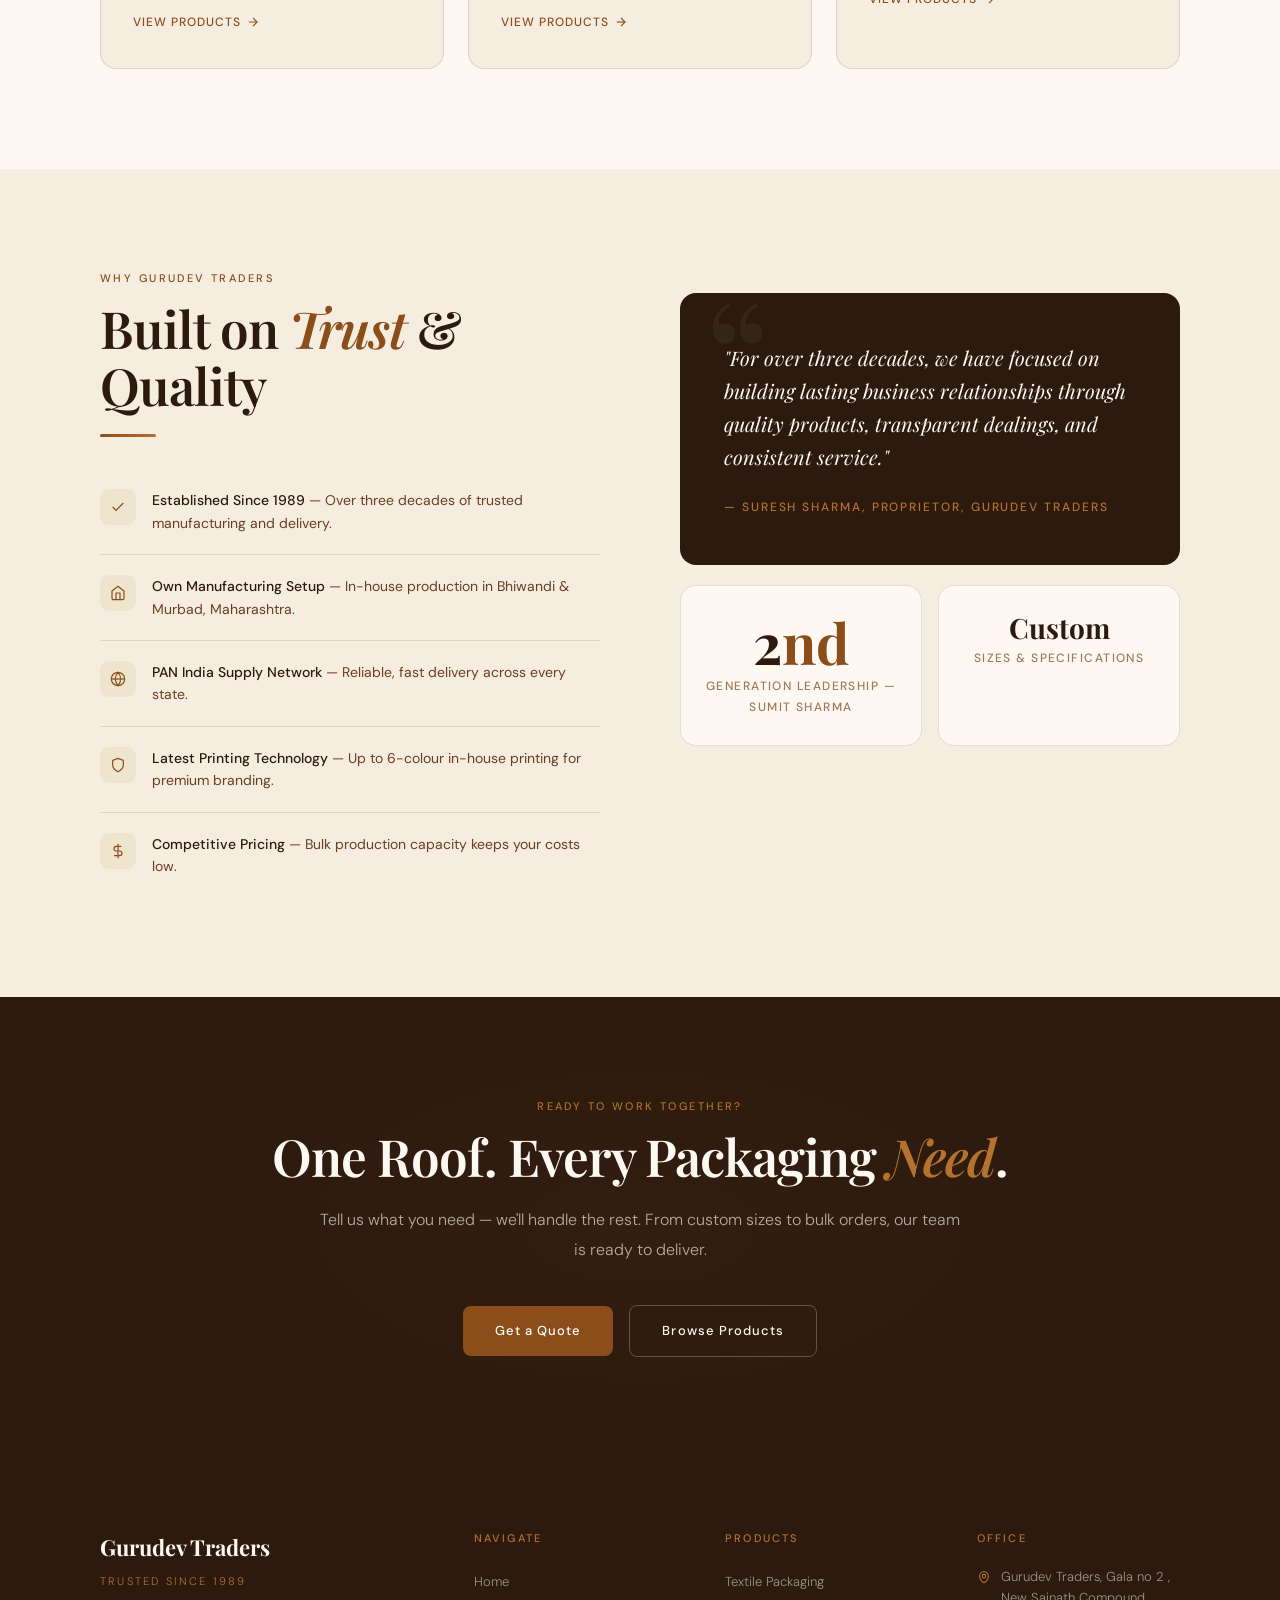
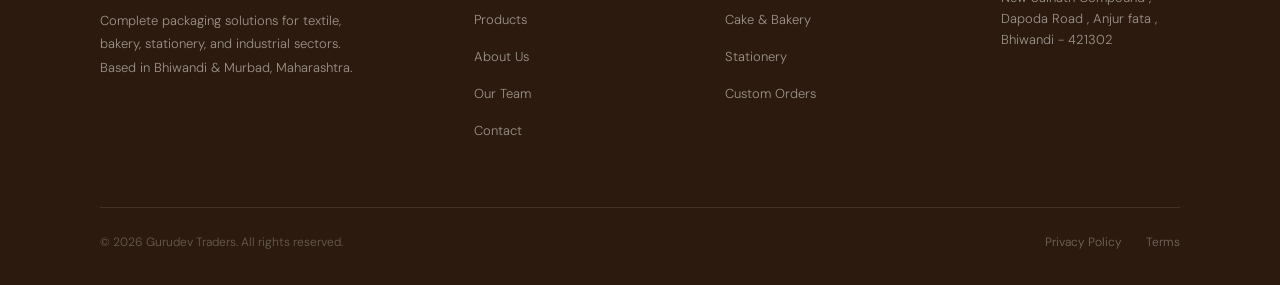
==== commit 373c82f4: "Update contact form script to submit via AJAX" ====
--- a/index.html
+++ b/index.html
@@ -3,7 +3,7 @@
 <head>
   <meta charset="UTF-8" />
   <meta name="viewport" content="width=device-width, initial-scale=1.0" />
-  <title>Sharma Packaging Solutions — Complete Packaging House Since 1989</title>
+  <title>Gurudev Traders — Complete Packaging House Since 1989</title>
   <link rel="stylesheet" href="css/style.css" />
   <link rel="stylesheet" href="css/home.css" />
 </head>
@@ -16,9 +16,9 @@
   <div class="container">
     <div class="nav-inner">
       <a href="index.html" class="nav-logo">
-        <span class="nav-logo-name">Sharma Packaging Solutions</span>
+        <span class="nav-logo-name">Gurudev Traders</span>
         <span class="nav-logo-tagline">Complete Packaging House Since 1989</span>
-        <!-- <img src="images/sps_logo.png" alt="Sharma Packaging Solutions Logo" class="nav-logo-name" /> -->
+        <!-- <img src="images/sps_logo.png" alt="Gurudev Traders Logo" class="nav-logo-name" /> -->
       </a>
       <ul class="nav-links" id="navLinks">
         <li><a href="index.html" class="active">Home</a></li>
@@ -43,16 +43,16 @@
   <div class="container">
     <div class="hero-content">
       <p class="hero-since animate-up">Trusted Since 1989</p>
-      <h1 class="hero-title animate-up delay-1">Sharma<br>Packaging Solutions</h1>
+      <h1 class="hero-title animate-up delay-1">Gurudev<br>Traders</h1>
       <p class="hero-title-sub animate-up delay-2">Complete Packaging House</p>
       <p class="hero-desc animate-up delay-3">
         From textile thaan packaging to bakery boxes and stationery — we deliver
         premium-quality, customised packaging materials across India with three
         decades of manufacturing excellence.
       </p>
-      <p><span class="industry-name">Sharma Packaging Solutions</span> represents the evolution of two trusted businesses: Gurudev Traders and Sarika Chemical, originally led by proprietors,<br> <span class="industry-name">Suresh Sharma and Vijay Sharma</span>. Backed by this strong foundation, the next generation—Sumit Sharma and Ronak Sharma—have collaborated to launch this specialized packaging enterprise.
-        Operating in close synergy with Sarika Chemical, we provide a seamless, end-to-end packaging ecosystem. This collaborative partnership unites decades of shared industry expertise and vastly expands our manufacturing and production capabilities to serve you better.</p>
-      <!-- <p>We provide an end-to-end packaging ecosystem in synergy with our sister company, <span class="industry-name">Sarika Chemical</span>. Combining decades of shared industry expertise, this partnership significantly expands our production capabilities.</p> -->
+      <p>Founded in 1989 by proprietor <span class="industry-name">Vijay Sharma</span>, Gurudev Traders has grown into a trusted name built on quality, reliability, and long-standing customer relationships.<br>
+        Today, the business is carried forward by the second generation — <span class="industry-name">Ronak Sharma</span> — who has brought modern processes and expanded manufacturing capabilities while staying true to the values the company was founded on.
+      </p>
       <div class="hero-actions animate-up delay-4">
         <a href="pages/products.html" class="btn btn-primary">Explore Products &rarr;</a>
         <a href="pages/contact.html" class="btn btn-outline">Get a Quote</a>
@@ -65,7 +65,7 @@
       <div class="hero-badge-inner">
         <div class="hero-badge-year">1989</div>
         <div class="hero-badge-label">Established</div>
-        <div class="hero-badge-name">Sharma Packaging Solutions</div>
+        <div class="hero-badge-name">Gurudev Traders</div>
       </div>
     </div>
   </div>
@@ -168,7 +168,7 @@
     <div class="why-layout">
 
       <div class="why-left">
-        <p class="eyebrow">Why Sharma Packaging Solutions</p>
+        <p class="eyebrow">Why Gurudev Traders</p>
         <h2 class="section-title">Built on <em>Trust</em> &amp; Quality</h2>
         <hr class="gold-rule">
         <div class="why-list">
@@ -211,12 +211,12 @@
             "For over three decades, we have focused on building lasting business relationships
             through quality products, transparent dealings, and consistent service."
           </p>
-          <p class="why-quote-author">— Gurudev Traders, Est. 1989</p>
+          <p class="why-quote-author">— Suresh Sharma, Proprietor, Gurudev Traders</p>
         </div>
         <div style="display:grid;grid-template-columns:1fr 1fr;gap:16px;margin-top:20px;">
           <div class="card" style="text-align:center;padding:28px 20px;">
             <div class="stat-num">2<em>nd</em></div>
-            <div class="stat-label">Generation Family Business</div>
+            <div class="stat-label">Generation Leadership — Sumit Sharma</div>
           </div>
           <div class="card" style="text-align:center;padding:28px 20px;">
             <div class="stat-num" style="font-size:28px;">Custom</div>
@@ -257,7 +257,7 @@
     <div class="footer-grid">
 
       <div>
-        <div class="footer-brand-name">Gurudev Traders & Sarika Chemicals</div>
+        <div class="footer-brand-name">Gurudev Traders</div>
         <div class="footer-brand-tag">Trusted Since 1989</div>
         <p class="footer-brand-desc">
           Complete packaging solutions for textile, bakery, stationery, and industrial
@@ -271,7 +271,7 @@
           <li><a href="index.html">Home</a></li>
           <li><a href="pages/products.html">Products</a></li>
           <li><a href="pages/about.html">About Us</a></li>
-        <li><a href="pages/team.html">Our Team</a></li>
+          <li><a href="pages/team.html">Our Team</a></li>
           <li><a href="pages/contact.html">Contact</a></li>
         </ul>
       </div>
@@ -290,41 +290,16 @@
         <p class="footer-heading">Office</p>
         <div class="footer-contact-item">
           <svg fill="none" stroke="currentColor" stroke-width="1.8" viewBox="0 0 24 24"><path stroke-linecap="round" stroke-linejoin="round" d="M15 10.5a3 3 0 1 1-6 0 3 3 0 0 1 6 0Z"/><path stroke-linecap="round" stroke-linejoin="round" d="M19.5 10.5c0 7.142-7.5 11.25-7.5 11.25S4.5 17.642 4.5 10.5a7.5 7.5 0 1 1 15 0Z"/></svg>
-          Gurudev Traders & Sarika Chemical,
+          Gurudev Traders,
           Gala no 2 , New Sainath Compound , Dapoda Road , Anjur fata , Bhiwandi - 421302 
-          <!-- <br> SARIKA CHEMICAL, Plot no M52, Near Tiger Steel, ADDITIONAL MIDC Murbad, murbad : 421401
-          <br> GURUDEV TRADERS, Plot no J16,Near Optech engineering,Additional MIDC Murbad, Murbad : 421401. -->
-        </div>
-      </div>
-      <!-- <div>
-        <p class="footer-heading">SARIKA CHEMICAL</p>
-        <div class="footer-contact-item">
-          <svg fill="none" stroke="currentColor" stroke-width="1.8" viewBox="0 0 24 24"><path stroke-linecap="round" stroke-linejoin="round" d="M15 10.5a3 3 0 1 1-6 0 3 3 0 0 1 6 0Z"/><path stroke-linecap="round" stroke-linejoin="round" d="M19.5 10.5c0 7.142-7.5 11.25-7.5 11.25S4.5 17.642 4.5 10.5a7.5 7.5 0 1 1 15 0Z"/></svg>
-           Plot no M52, Near Tiger Steel, ADDITIONAL MIDC Murbad, murbad : 421401.
-        </div>
-        <div class="footer-contact-item">
-          <svg fill="none" stroke="currentColor" stroke-width="1.8" viewBox="0 0 24 24"><path stroke-linecap="round" stroke-linejoin="round" d="M21.75 6.75v10.5a2.25 2.25 0 0 1-2.25 2.25h-15a2.25 2.25 0 0 1-2.25-2.25V6.75m19.5 0A2.25 2.25 0 0 0 19.5 4.5h-15a2.25 2.25 0 0 0-2.25 2.25m19.5 0v.243a2.25 2.25 0 0 1-1.07 1.916l-7.5 4.615a2.25 2.25 0 0 1-2.36 0L3.32 8.91a2.25 2.25 0 0 1-1.07-1.916V6.75"/></svg>
-          info@gurudevtraders.com
-        </div>
-      </div>
-      <div>
-        <p class="footer-heading">GURUDEV TRADERS</p>
-        <div class="footer-contact-item">
-          <svg fill="none" stroke="currentColor" stroke-width="1.8" viewBox="0 0 24 24"><path stroke-linecap="round" stroke-linejoin="round" d="M15 10.5a3 3 0 1 1-6 0 3 3 0 0 1 6 0Z"/><path stroke-linecap="round" stroke-linejoin="round" d="M19.5 10.5c0 7.142-7.5 11.25-7.5 11.25S4.5 17.642 4.5 10.5a7.5 7.5 0 1 1 15 0Z"/></svg>
-           Plot no M52, Near Tiger Steel, ADDITIONAL MIDC Murbad, murbad : 421401<br> Plot no J16,Near Optech engineering,Additional MIDC Murbad, Murbad : 421401.
-        </div>
-        <div class="footer-contact-item">
-          <svg fill="none" stroke="currentColor" stroke-width="1.8" viewBox="0 0 24 24"><path stroke-linecap="round" stroke-linejoin="round" d="M21.75 6.75v10.5a2.25 2.25 0 0 1-2.25 2.25h-15a2.25 2.25 0 0 1-2.25-2.25V6.75m19.5 0A2.25 2.25 0 0 0 19.5 4.5h-15a2.25 2.25 0 0 0-2.25 2.25m19.5 0v.243a2.25 2.25 0 0 1-1.07 1.916l-7.5 4.615a2.25 2.25 0 0 1-2.36 0L3.32 8.91a2.25 2.25 0 0 1-1.07-1.916V6.75"/></svg>
-          info@gurudevtraders.com
-        </div>
-      </div> -->
-
+        </div>
+      </div>
     </div>
 
     <hr class="footer-divider" />
 
     <div class="footer-bottom">
-      <span>&copy; 2026 Sharma Packaging Solutions. All rights reserved.</span>
+      <span>&copy; 2026 Gurudev Traders. All rights reserved.</span>
       <div class="footer-bottom-links">
         <a href="#">Privacy Policy</a>
         <a href="#">Terms</a>
